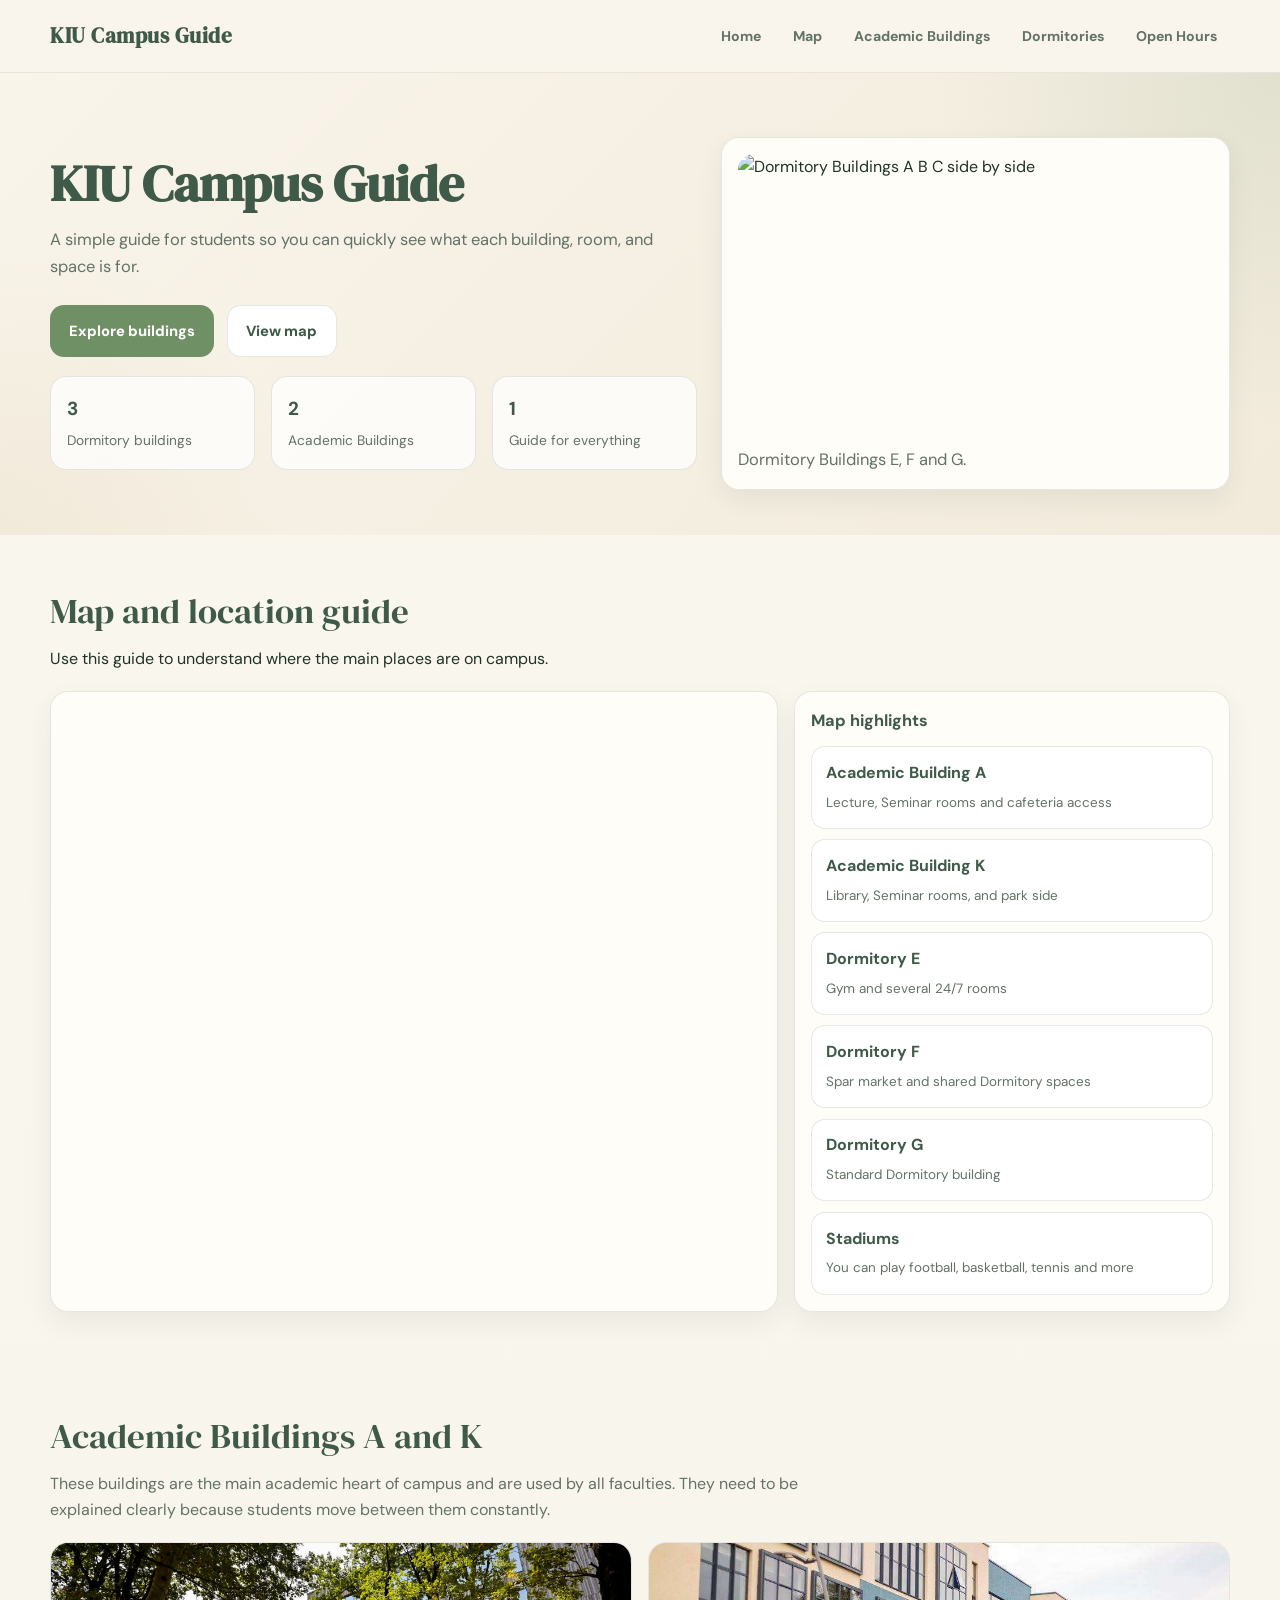
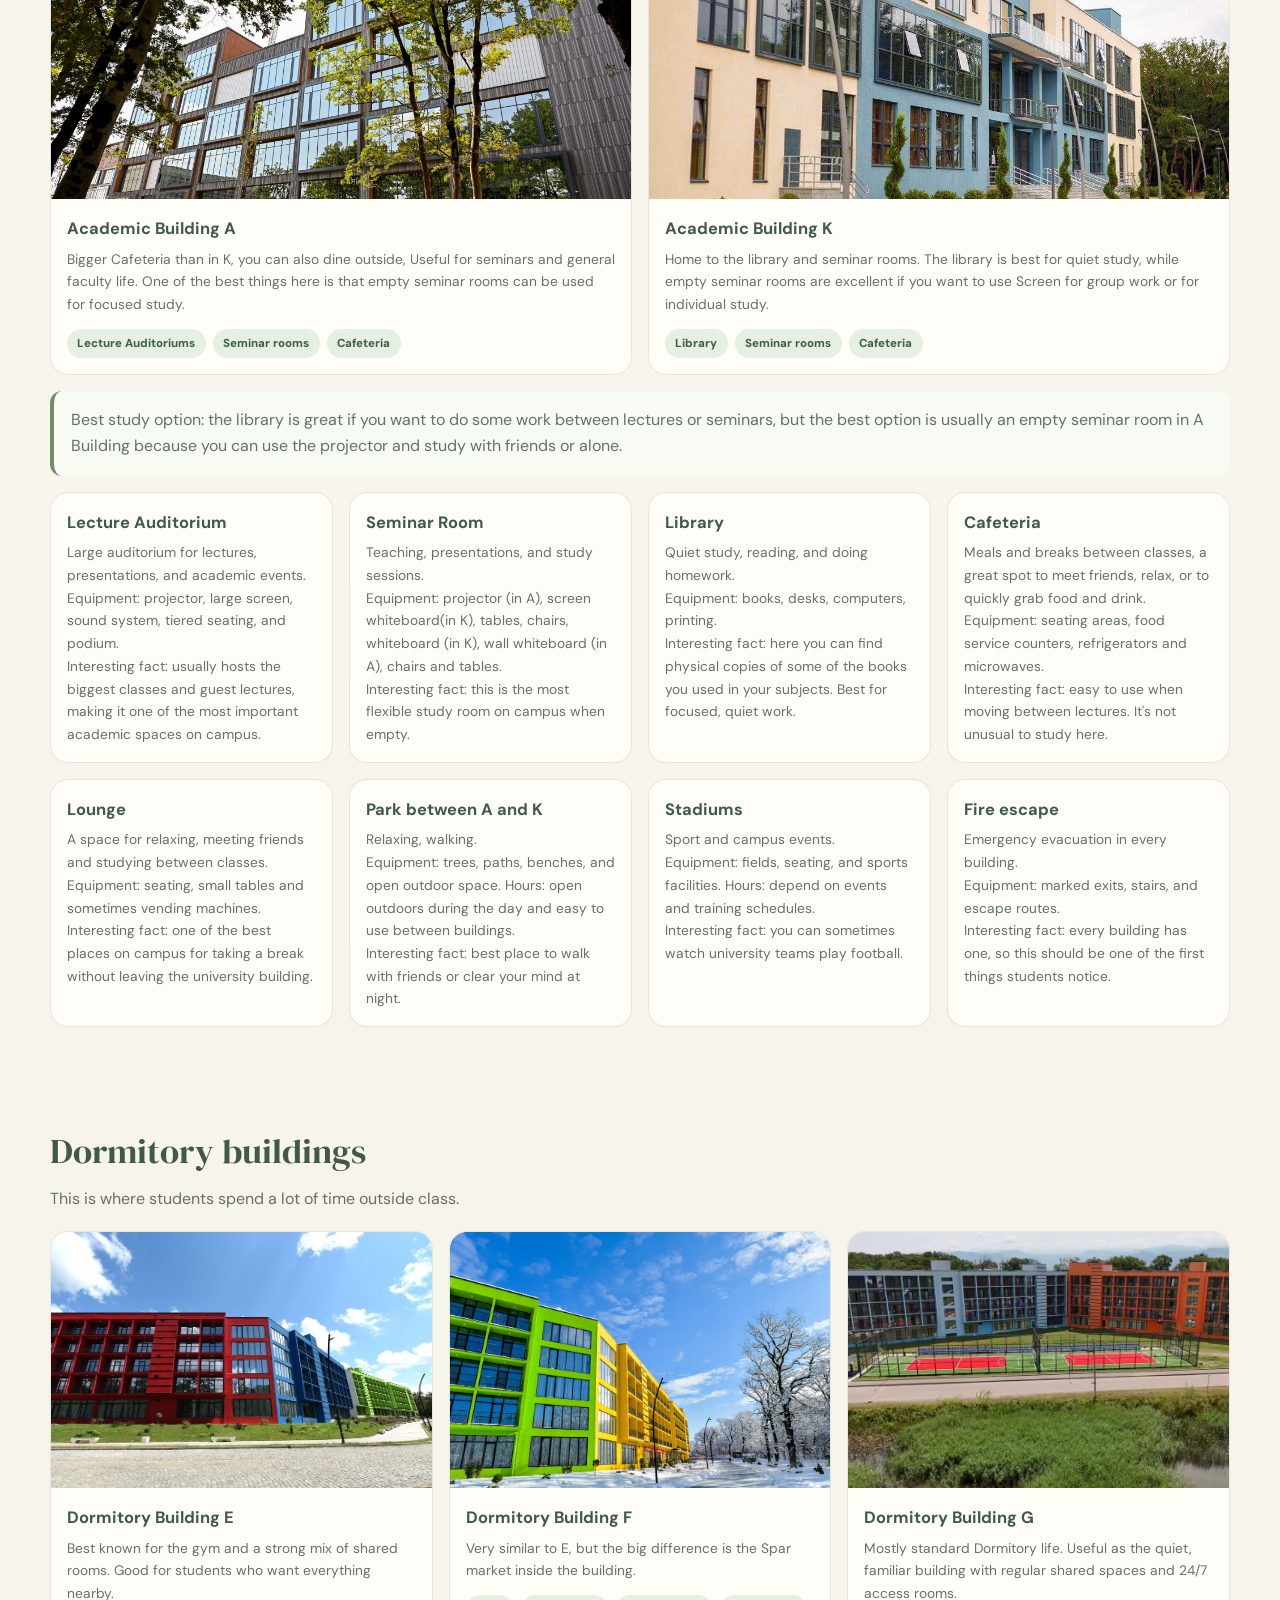
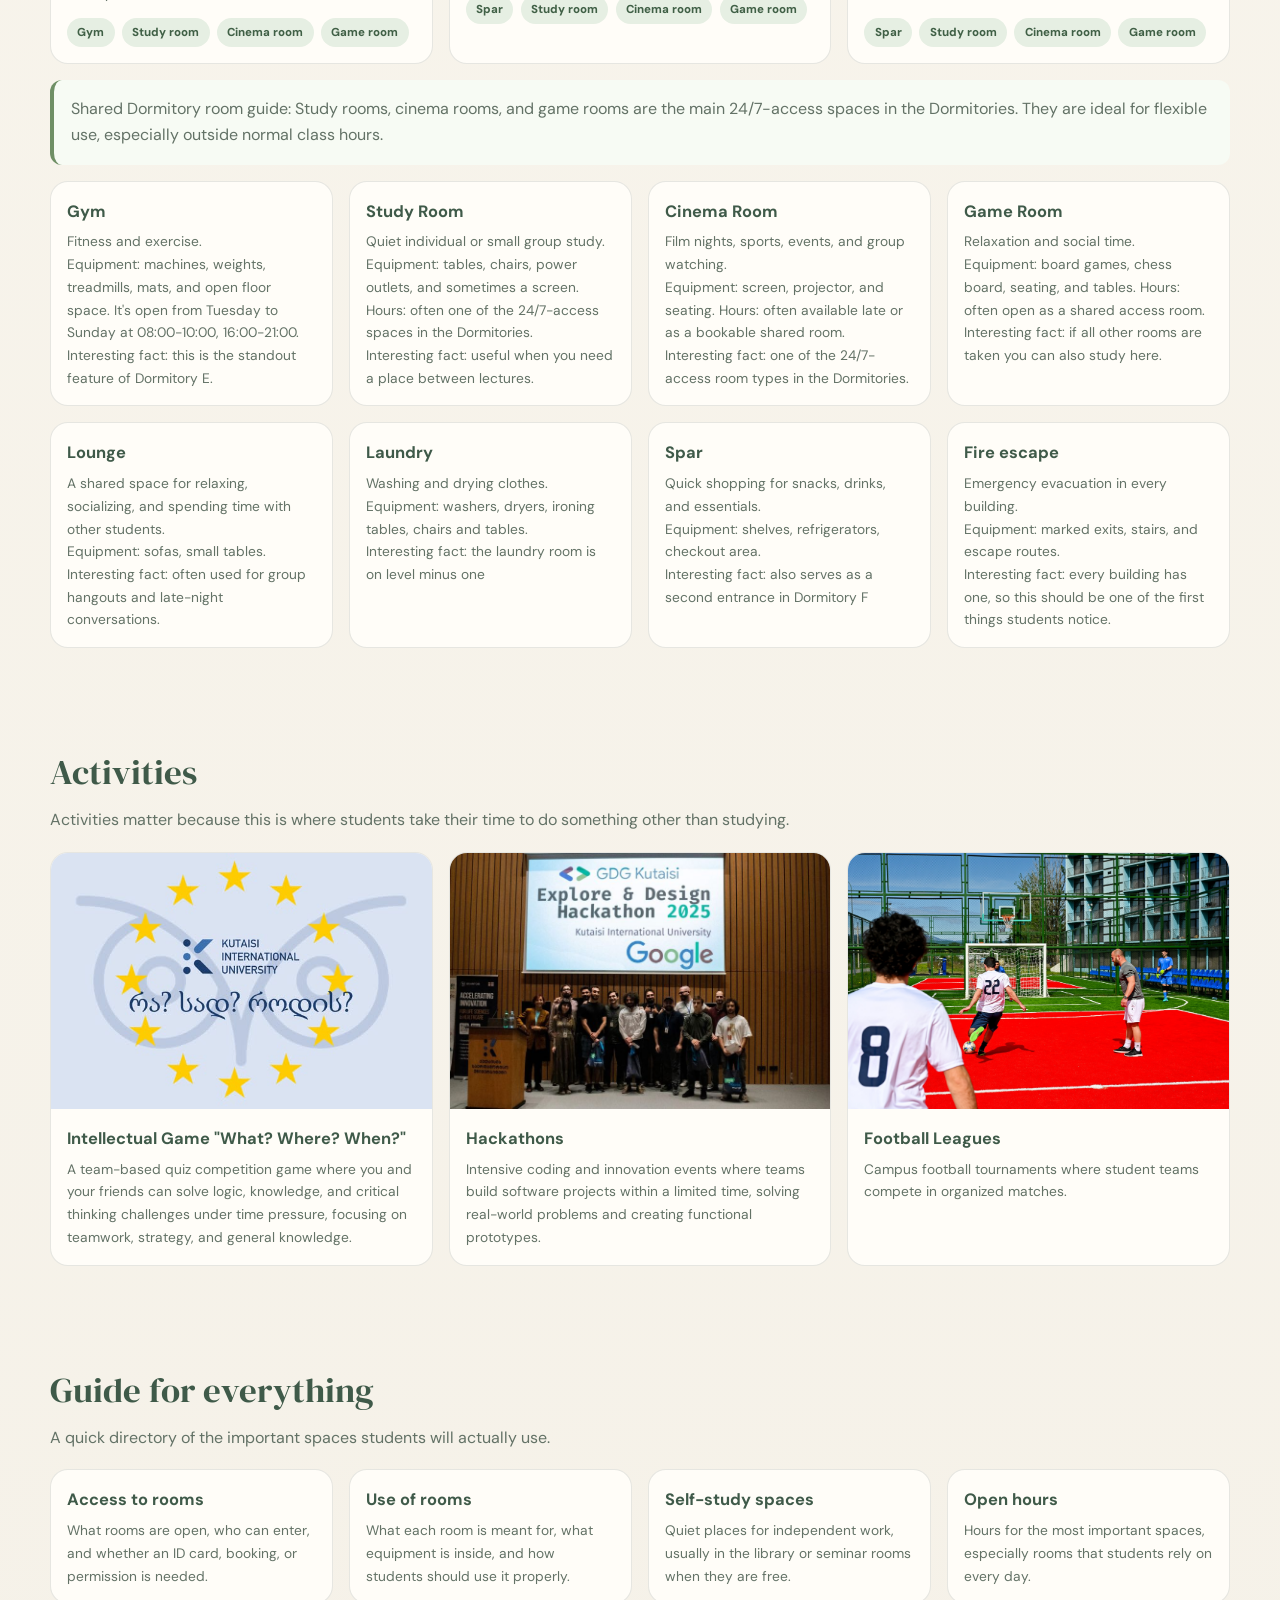
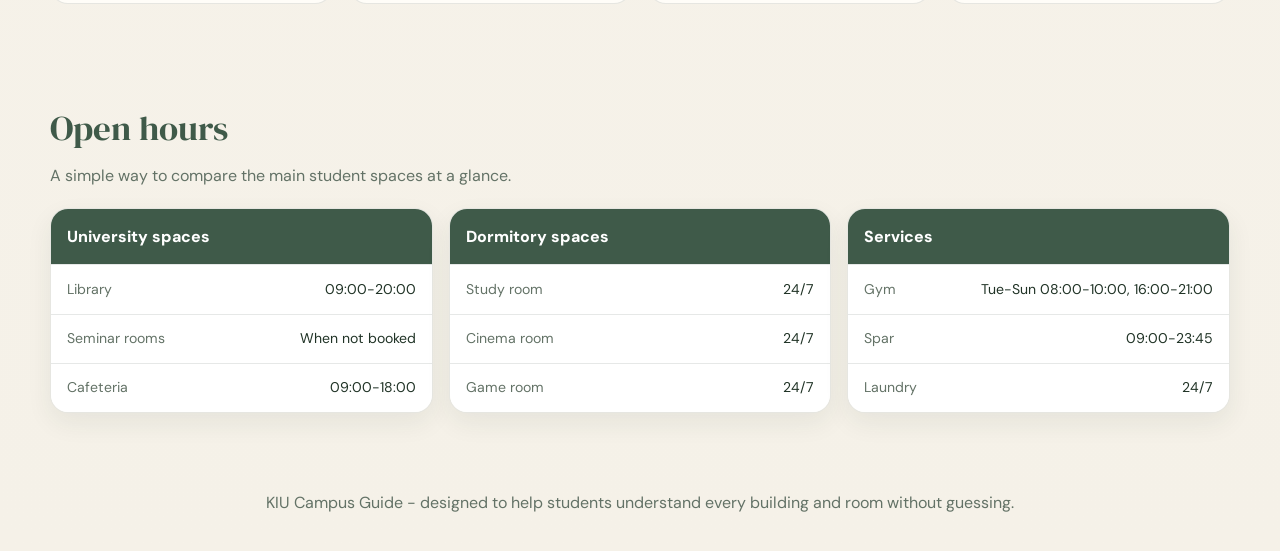
==== index.html @ c06a992c "Initial commit" ====
<!DOCTYPE html>
<html lang="en">
<head>
<meta charset="UTF-8">
<meta name="viewport" content="width=device-width, initial-scale=1.0">
<title>KIU Campus Guide</title>
<link href="https://fonts.googleapis.com/css2?family=DM+Sans:wght@300;400;500;600;700&family=DM+Serif+Display:ital@0;1&display=swap" rel="stylesheet">
<link rel="stylesheet" href="style.css">
</head>
<body>

<nav>
  <div class="container nav-inner">
    <div class="brand">KIU Campus Guide</div>
    <!-- hamburger menu for mobile-->
    <input type="checkbox" id="menu-toggle">
    <label for="menu-toggle" class="menu-icon">
      ☰
    </label>
    <ul class="nav-links">
      <li><a href="#start">Home</a></li>
      <li><a href="#map">Map</a></li>
      <li><a href="#AcademicBuildings">Academic Buildings</a></li>
      <li><a href="#Dormitories">Dormitories</a></li>
      <li><a href="#hours">Open Hours</a></li>
    </ul>
  </div>
</nav>

<header class="hero" id="start">
  <div class="container hero-grid">
    <div>
      <h1>KIU Campus Guide</h1>
      <p>A simple guide for students so you can quickly see what each building, room, and space is for.</p>
      <div class="actions">
        <a class="btn btn-primary" href="#AcademicBuildings">Explore buildings</a>
        <a class="btn btn-secondary" href="#map">View map</a>
      </div><style></style>
      <div class="overview-bar">
        <div class="overview-stat"><strong>3</strong><span>Dormitory buildings</span></div>
        <div class="overview-stat"><strong>2</strong><span>Academic Buildings</span></div>
        <div class="overview-stat"><strong>1</strong><span>Guide for everything</span></div>
      </div>
    </div><div class="hero-panel panel">
  <img 
    src="https://www.kiu.edu.ge/uploads_script/sitemenu/05dmruk03mw5lth.jpg" 
    alt="Dormitory Buildings A B C side by side"
  >
  <p>Dormitory Buildings E, F and G.</p>
</div>
  </div>
</header>

<main>

<section id="map">
  <div class="container">
    <div class="section-head">
      <div class="section-title">Map and location guide</div>
        <p>Use this guide to understand where the main places are on campus.</p>
    </div>

    <div class="map-wrap">
      <div class="map-frame map-panel">
        <iframe src="https://www.google.com/maps/embed?pb=!1m18!1m12!1m3!1d11820.640518867685!2d42.707159847224204!3d42.21102211227601!2m3!1f0!2f0!3f0!3m2!1i1024!2i768!4f13.1!3m3!1m2!1s0x405ced9f18fc3b7d%3A0x9ceb5440a864540f!2z4YOl4YOj4YOX4YOQ4YOY4YOh4YOY4YOhIOGDoeGDkOGDlOGDoOGDl-GDkOGDqOGDneGDoOGDmOGDoeGDnSDhg6Phg5zhg5jhg5Xhg5Thg6Dhg6Hhg5jhg6Lhg5Thg6Lhg5g!5e0!3m2!1ska!2sge!4v1777639247073!5m2!1ska!2sge" title="Campus map"></iframe>
      </div>
      <aside class="panel map-key">
        <h3>Map highlights</h3>
        <ul class="map-list">
          <li><strong>Academic Building A</strong><span>Lecture, Seminar rooms and cafeteria access</span></li>
          <li><strong>Academic Building K</strong><span>Library, Seminar rooms, and park side</span></li>
          <li><strong>Dormitory E</strong><span>Gym and several 24/7 rooms</span></li>
          <li><strong>Dormitory F</strong><span>Spar market and shared Dormitory spaces</span></li>
          <li><strong>Dormitory G</strong><span>Standard Dormitory building</span></li>
          <li><strong>Stadiums</strong><span>You can play football, basketball, tennis and more</span></li>
        </ul>
      </aside>
    </div>
  </div>
</section>

<section id="AcademicBuildings">
  <div class="container">
    <div class="section-head">
      <div class="section-title">Academic Buildings A and K</div>
      <p class="section-subtitle">These buildings are the main academic heart of campus and are used by all faculties. They need to be explained clearly because students move between them constantly.</p>
    </div>

    <div class="two-col">
      <article class="card">
        <div class="card-media"><img src="Images/A_thumb.jpg" alt="Academic Building A"></div>
        <div class="card-body">
          <h3>Academic Building A</h3>
          <p>Bigger Cafeteria than in K, you can also dine outside, Useful for seminars and general faculty life. One of the best things here is that empty seminar rooms can be used for focused study.</p>
          <div class="badges"><span class="badge">Lecture Auditoriums</span><span class="badge">Seminar rooms</span><span class="badge">Cafeteria</span>
        </div>
      </article>
      <article class="card">
        <div class="card-media"><img src="Images/K_thumb.jpg" alt="Academic Building K"></div>
        <div class="card-body">
          <h3>Academic Building K</h3>
          <p>Home to the library and seminar rooms. The library is best for quiet study, while empty seminar rooms are excellent if you want to use Screen for group work or for individual study.</p>
          <div class="badges"><span class="badge">Library</span><span class="badge">Seminar rooms</span><span class="badge">Cafeteria</span></div>
        </div>
      </article>
    </div>

    <div class="note" style="margin-top:1rem;">
      Best study option: the library is great if you want to do some work between lectures or seminars, but the best option is usually an empty seminar room in A Building because you can use the projector and study with friends or alone.
    </div>

    <div class="room-grid" style="margin-top:1rem;">
      <article class="card"><div class="card-body"><h3>Lecture Auditorium</h3><p>Large auditorium for lectures, presentations, and academic events. Equipment: projector, large screen, sound system, tiered seating, and podium.<br> Interesting fact: usually hosts the biggest classes and guest lectures, making it one of the most important academic spaces on campus.</p></div></article>
      <article class="card"><div class="card-body"><h3>Seminar Room</h3><p>Teaching, presentations, and study sessions. <br>Equipment: projector (in A), screen whiteboard(in K), tables, chairs, whiteboard (in K), wall whiteboard (in A), chairs and tables.<br> Interesting fact: this is the most flexible study room on campus when empty.</p></div></article>
      <article class="card"><div class="card-body"><h3>Library</h3><p>Quiet study, reading, and doing homework. <br>Equipment: books, desks, computers, printing.<br> Interesting fact: here you can find physical copies of some of the books you used in your subjects. Best for focused, quiet work.</p></div></article>
      <article class="card"><div class="card-body"><h3>Cafeteria</h3><p>Meals and breaks between classes, a great spot to meet friends, relax, or to quickly grab food and drink. <br>Equipment: seating areas, food service counters, refrigerators and microwaves. <br> Interesting fact: easy to use when moving between lectures. It's not unusual to study here.</p></div></article>
      <article class="card"><div class="card-body"><h3>Lounge</h3><p>A space for relaxing, meeting friends and studying between classes. <br>Equipment: seating, small tables and sometimes vending machines.<br> Interesting fact: one of the best places on campus for taking a break without leaving the university building.</p></div></article>
      <article class="card"><div class="card-body"><h3>Park between A and K</h3><p>Relaxing, walking. <br>Equipment: trees, paths, benches, and open outdoor space. Hours: open outdoors during the day and easy to use between buildings.<br> Interesting fact: best place to walk with friends or clear your mind at night.</p></div></article>
      <article class="card"><div class="card-body"><h3>Stadiums</h3><p>Sport and campus events. <br>Equipment: fields, seating, and sports facilities. Hours: depend on events and training schedules.<br> Interesting fact: you can sometimes watch university teams play football.</p></div></article>
      <article class="card"><div class="card-body"><h3>Fire escape</h3><p>Emergency evacuation in every building. <br>Equipment: marked exits, stairs, and escape routes.<br> Interesting fact: every building has one, so this should be one of the first things students notice.</p></div></article>
    </div>
  </div>
</section>

<section id="Dormitories">
  <div class="container">
    <div class="section-head">
      <div class="section-title">Dormitory buildings</div>
      <p class="section-subtitle">This is where students spend a lot of time outside class.</p>
    </div>

    <div class="three-col">
      <article class="card">
        <div class="card-media"><img src="Images/E_thumb.jpg" alt="Dormitory lounge"></div>
        <div class="card-body">
          <h3>Dormitory Building E</h3>
          <p>Best known for the gym and a strong mix of shared rooms. Good for students who want everything nearby.</p>
          <div class="badges"><span class="badge">Gym</span><span class="badge">Study room</span><span class="badge">Cinema room</span><span class="badge">Game room</span></div>
        </div>
      </article>
      <article class="card">
        <div class="card-media"><img src="Images/F_thumb.jpg" alt="Dormitory study room"></div>
        <div class="card-body">
          <h3>Dormitory Building F</h3>
          <p>Very similar to E, but the big difference is the Spar market inside the building.</p>
          <div class="badges"><span class="badge">Spar</span><span class="badge">Study room</span><span class="badge">Cinema room</span><span class="badge">Game room</span></div>
        </div>
      </article>
      <article class="card">
        <div class="card-media"><img src="Images/G_thumb.png" alt="Dormitory study room"></div>
        <div class="card-body">
          <h3>Dormitory Building G</h3>
          <p>Mostly standard Dormitory life. Useful as the quiet, familiar building with regular shared spaces and 24/7 access rooms.</p>
          <div class="badges"><span class="badge">Spar</span><span class="badge">Study room</span><span class="badge">Cinema room</span><span class="badge">Game room</span></div>
        </div>
      </article>
    </div>

    <div class="note" style="margin-top:1rem;">
      Shared Dormitory room guide: Study rooms, cinema rooms, and game rooms are the main 24/7-access spaces in the Dormitories. They are ideal for flexible use, especially outside normal class hours.</div>

    <div class="room-grid" style="margin-top:1rem;">
      <article class="card"><div class="card-body"><h3>Gym</h3><p>Fitness and exercise. <br>Equipment: machines, weights, treadmills, mats, and open floor space. It's open from Tuesday to Sunday at 08:00-10:00, 16:00-21:00.<br> Interesting fact: this is the standout feature of Dormitory E.</p></div></article>
      <article class="card"><div class="card-body"><h3>Study Room</h3><p>Quiet individual or small group study. <br>Equipment: tables, chairs, power outlets, and sometimes a screen. Hours: often one of the 24/7-access spaces in the Dormitories.<br> Interesting fact: useful when you need a place between lectures.</p></div></article>
      <article class="card"><div class="card-body"><h3>Cinema Room</h3><p>Film nights, sports, events, and group watching. <br>Equipment: screen, projector, and seating. Hours: often available late or as a bookable shared room.<br> Interesting fact: one of the 24/7-access room types in the Dormitories.</p></div></article>
      <article class="card"><div class="card-body"><h3>Game Room</h3><p>Relaxation and social time. <br>Equipment: board games, chess board, seating, and tables. Hours: often open as a shared access room.<br> Interesting fact: if all other rooms are taken you can also study here.</p></div></article>
      <article class="card"><div class="card-body"><h3>Lounge</h3><p>A shared space for relaxing, socializing, and spending time with other students. <br>Equipment: sofas, small tables.<br> Interesting fact: often used for group hangouts and late-night conversations.</p></div></article>
      <article class="card"><div class="card-body"><h3>Laundry</h3><p>Washing and drying clothes. <br>Equipment: washers, dryers, ironing tables, chairs and tables.<br> Interesting fact: the laundry room is on level minus one</p></div></article>
      <article class="card"><div class="card-body"><h3>Spar</h3><p>Quick shopping for snacks, drinks, and essentials. <br>Equipment: shelves, refrigerators, checkout area.<br> Interesting fact: also serves as a second entrance in Dormitory F</p></div></article>
      <article class="card"><div class="card-body"><h3>Fire escape</h3><p>Emergency evacuation in every building. <br>Equipment: marked exits, stairs, and escape routes.<br> Interesting fact: every building has one, so this should be one of the first things students notice.</p></div></article>
    </div>
  </div>
</section>


<section id="Activities">
  <div class="container">
    <div class="section-head">
      <div class="section-title">Activities</div>
      <p class="section-subtitle">Activities matter because this is where students take their time to do something other than studying.</p>
    </div>

    <div class="three-col">
      <article class="card">
        <div class="card-media"><img src="Images/RSR_thumb.jpg" alt="Dormitory lounge"></div>
        <div class="card-body">
          <h3>Intellectual Game "What? Where? When?"</h3>
          <p>A team-based quiz competition game where you and your friends can solve logic, knowledge, and critical thinking challenges under time pressure, focusing on teamwork, strategy, and general knowledge.</p>
        </div>
      </article>
      <article class="card">
        <div class="card-media"><img src="Images/Hackathon_thumb.jpg" alt="Dormitory study room"></div>
        <div class="card-body">
          <h3>Hackathons</h3>
          <p>Intensive coding and innovation events where teams build software projects within a limited time, solving real-world problems and creating functional prototypes.</p>
        </div>
      </article>
      <article class="card">
        <div class="card-media"><img src="Images/Football_thumb.jpg" alt="Football Leagues" ></div>
        <div class="card-body">
          <h3>Football Leagues</h3>
          <p>Campus football tournaments where student teams compete in organized matches.</p>
        </div>
      </article>
    </div>

  </div>
</section>

<section>
  <div class="container">
    <div class="section-head">
      <div class="section-title">Guide for everything</div>
      <p class="section-subtitle">A quick directory of the important spaces students will actually use.</p>
    </div>

    <div class="mini-grid">
      <article class="card"><div class="card-body"><h3>Access to rooms</h3><p>What rooms are open, who can enter, and whether an ID card, booking, or permission is needed.</p></div></article>
      <article class="card"><div class="card-body"><h3>Use of rooms</h3><p>What each room is meant for, what <br>equipment is inside, and how students should use it properly.</p></div></article>
      <article class="card"><div class="card-body"><h3>Self-study spaces</h3><p>Quiet places for independent work, usually in the library or seminar rooms when they are free.</p></div></article>
      <article class="card"><div class="card-body"><h3>Open hours</h3><p>Hours for the most important spaces, especially rooms that students rely on every day.</p></div></article>
    </div>
  </div>
</section>

<section id="hours">
  <div class="container">
    <div class="section-head">
      <div class="section-title">Open hours</div>
      <p class="section-subtitle">A simple way to compare the main student spaces at a glance.</p>
    </div>

    <div class="hours-grid">
      <div class="hours-card panel">
        <div class="hours-head">University spaces</div>
        <div class="hours-row"><span>Library</span><span>09:00-20:00</span></div>
        <div class="hours-row"><span>Seminar rooms</span><span>When not booked</span></div>
        <div class="hours-row"><span>Cafeteria</span><span>09:00-18:00</span></div>
      </div>
      <div class="hours-card panel">
        <div class="hours-head">Dormitory spaces</div>
        <div class="hours-row"><span>Study room</span><span>24/7</span></div>
        <div class="hours-row"><span>Cinema room</span><span>24/7</span></div>
        <div class="hours-row"><span>Game room</span><span>24/7</span></div>
      </div>
      <div class="hours-card panel">
        <div class="hours-head">Services</div>
        <div class="hours-row"><span>Gym</span><span> Tue-Sun 08:00-10:00, 16:00-21:00</span></div>
        <div class="hours-row"><span>Spar</span><span>09:00-23:45</span></div>
        <div class="hours-row"><span>Laundry</span><span>24/7</span></div>
      </div>
    </div>
  </div>
</section>

</main>

<footer>
  <div class="container">
    KIU Campus Guide - designed to help students understand every building and room without guessing.
  </div>
</footer>

</body>
</html>
---- style.css ----
* {
  box-sizing: border-box;
  margin: 0;
  padding: 0;
}

:root {
  --bg: #f5f1e8;
  --panel: #fffdf8;
  --text: #203326;
  --muted: #637266;
  --border: rgba(32, 51, 38, 0.11);
  --shadow: 0 10px 26px rgba(32, 51, 38, 0.07);
  --radius: 18px;
  --green: #6f8f65;
  --green-dark: #3f5a49;
  --green-soft: #e6efe3;
  --cream: #fffaf1;
  --gold: #a88944;
}

html {
  scroll-behavior: smooth;
}

body {
  font-family: 'DM Sans', sans-serif;
  background: linear-gradient(180deg, #faf7ef 0%, var(--bg) 100%);
  color: var(--text);
  line-height: 1.65;
}

a {
  text-decoration: none;
  color: inherit;
  transition: transform 0.2s ease, background-color 0.2s ease, color 0.2s ease, box-shadow 0.2s ease;
}

img {
  width: 100%;
  display: block;
}

.container {
  width: min(1180px, calc(100% - 28px));
  margin: 0 auto;
}

/* Navigation */

nav {
  position: sticky;
  top: 0;
  z-index: 30;
  background: rgba(249, 245, 236, 0.92);
  backdrop-filter: blur(12px);
  border-bottom: 1px solid rgba(32, 51, 38, 0.08);
}

.nav-inner {
  min-height: 72px;
  display: flex;
  align-items: center;
  justify-content: space-between;
  gap: 18px;
  padding: 0.75rem 0;
}

.brand {
  font-family: 'DM Serif Display', serif;
  font-size: 1.3rem;
  font-weight: 600;
  color: var(--green-dark);
  letter-spacing: 0.5px;
}
.nav-links {
  display: flex;
  flex-wrap: wrap;
  gap: 0.4rem;
  list-style: none;
  justify-content: flex-end;
}

.nav-links a {
  color: var(--muted);
  font-size: 0.88rem;
  font-weight: 700;
  padding: 0.5rem 0.8rem;
  border-radius: 999px;
}

.nav-links a:hover,
.nav-links a:focus-visible {
  background: var(--green-soft);
  color: var(--green-dark);
  transform: translateY(-1px);
  outline: none;
}

/* Hero */

.hero {
  padding: 4rem 0 2.8rem;
  background:
    radial-gradient(circle at top right, rgba(111, 143, 101, 0.14), transparent 26%),
    radial-gradient(circle at left bottom, rgba(168, 137, 68, 0.08), transparent 22%),
    linear-gradient(135deg, #f9f4ea 0%, #f2ebdc 100%);
}

.hero-grid {
  display: grid;
  grid-template-columns: 1.12fr 0.88fr;
  gap: 24px;
  align-items: center;
}

.eyebrow {
  display: inline-flex;
  align-items: center;
  gap: 8px;
  padding: 0.45rem 0.85rem;
  border-radius: 999px;
  background: #fff6df;
  border: 1px solid rgba(168, 137, 68, 0.18);
  color: #8a6b12;
  font-size: 0.82rem;
  font-weight: 800;
  margin-bottom: 1rem;
}

.hero h1 {
  font-family: 'DM Serif Display', serif;
  font-size: clamp(2.35rem, 4vw, 4rem);
  line-height: 1.04;
  color: var(--green-dark);
  margin-bottom: 1rem;
  animation: fadeUp 0.7s ease both;
}

.hero p {
  max-width: 58ch;
  color: var(--muted);
  font-size: 1.03rem;
  margin-bottom: 1.5rem;
  animation: fadeUp 0.8s ease both;
}

.actions {
  display: flex;
  flex-wrap: wrap;
  gap: 0.8rem;
  animation: fadeUp 0.9s ease both;
}

.btn {
  display: inline-flex;
  align-items: center;
  justify-content: center;
  padding: 0.82rem 1.18rem;
  border-radius: 14px;
  font-weight: 800;
  font-size: 0.92rem;
}

.btn:hover,
.btn:focus-visible {
  transform: translateY(-2px);
}

.btn-primary {
  background: var(--green);
  color: #fff;
}

.btn-primary:hover {
  box-shadow: 0 12px 22px rgba(111, 143, 101, 0.2);
}

.btn-secondary {
  background: #fff;
  border: 1px solid var(--border);
  color: var(--green-dark);
}

.btn-secondary:hover {
  background: var(--cream);
  box-shadow: 0 8px 18px rgba(32, 51, 38, 0.06);
}

.hero-panel {
  background: rgba(255, 255, 255, 0.62);
  border: 1px solid rgba(32, 51, 38, 0.08);
  border-radius: 22px;
  padding: 16px;
  box-shadow: var(--shadow);
  animation: fadeUp 1s ease both;
}

.hero-panel img {
  border-radius: 16px;
  height: 280px;
  object-fit: cover;
  margin-bottom: 12px;
}

.hero-panel p {
  margin: 0;
  color: var(--muted);
}

/* Section */

section {
  padding: 3rem 0;
}

.section-head {
  margin-bottom: 1.15rem;
}

.section-title {
  font-family: 'DM Serif Display', serif;
  font-size: clamp(1.7rem, 3vw, 2.18rem);
  margin-bottom: 0.35rem;
  color: var(--green-dark);
}

.section-subtitle {
  max-width: 70ch;
  color: var(--muted);
}

.panel {
  background: var(--panel);
  border: 1px solid var(--border);
  border-radius: var(--radius);
  box-shadow: var(--shadow);
}

/* Ovwerview */

.overview-bar {
  display: grid;
  grid-template-columns: repeat(auto-fit, minmax(180px, 1fr));
  gap: 1rem;
  margin-top: 1.2rem;
}

.overview-stat {
  background: rgba(255, 255, 255, 0.75);
  border: 1px solid var(--border);
  border-radius: 16px;
  padding: 1rem;
  transition: transform 0.2s ease, box-shadow 0.2s ease;
}

.overview-stat:hover {
  transform: translateY(-2px);
  box-shadow: 0 12px 22px rgba(32, 51, 38, 0.08);
}

.overview-stat strong {
  display: block;
  font-size: 1.18rem;
  color: var(--green-dark);
  margin-bottom: 0.15rem;
}

.overview-stat span {
  font-size: 0.86rem;
  color: var(--muted);
}

/* Cards */

.quick-grid,
.building-grid,
.room-grid,
.mini-grid,
.three-col {
  display: grid;
  gap: 1rem;
}

.quick-grid {
  grid-template-columns: repeat(auto-fit, minmax(190px, 1fr));
}

.building-grid {
  grid-template-columns: repeat(auto-fit, minmax(230px, 1fr));
}

.room-grid {
  grid-template-columns: repeat(auto-fit, minmax(250px, 1fr));
}

.mini-grid {
  grid-template-columns: repeat(auto-fit, minmax(260px, 1fr));
}

.three-col {
  grid-template-columns: repeat(3, 1fr);
}

.card {
  background: var(--panel);
  border: 1px solid var(--border);
  border-radius: var(--radius);
  overflow: hidden;
  transition: transform 0.2s ease, box-shadow 0.2s ease;
}

.card:hover {
  transform: translateY(-4px) scale(1.01);
  box-shadow: 0 14px 28px rgba(32, 51, 38, 0.09);
}

.card-media {
  height: 256px;
  background: linear-gradient(135deg, #dfe9d8, #f7efe0);
}

.card-media img {
  height: 100%;
  object-fit: cover;
}

.card-body {
  padding: 1rem;
}

.card h3 {
  font-size: 1.03rem;
  margin-bottom: 0.35rem;
  color: var(--green-dark);
}

.card p {
  font-size: 0.86rem;
  color: var(--muted);
}

/* Badges */

.badges {
  display: flex;
  flex-wrap: wrap;
  gap: 0.45rem;
  margin-top: 0.8rem;
}

.badge {
  display: inline-flex;
  align-items: center;
  padding: 0.32rem 0.65rem;
  border-radius: 999px;
  background: var(--green-soft);
  color: #406046;
  font-size: 0.72rem;
  font-weight: 800;
}

/* Map */

.map-wrap {
  display: grid;
  grid-template-columns: 1.25fr 0.75fr;
  gap: 1rem;
  align-items: stretch;
}

.map-frame {
  height: 100%;
  min-height: 520px;
  overflow: hidden;
  border-radius: 18px;
}

.map-frame iframe {
  width: 100%;
  height: 100%;
  border: 0;
}

.map-panel {
  background: var(--panel);
  border: 1px solid var(--border);
  border-radius: var(--radius);
  box-shadow: var(--shadow);
  height: 100%;
}

.map-key {
  padding: 1rem;
}

.map-key h3 {
  font-size: 1.02rem;
  margin-bottom: 0.7rem;
  color: var(--green-dark);
}

.map-key p {
  font-size: 0.88rem;
  color: var(--muted);
  margin-bottom: 0.7rem;
}

.map-list {
  list-style: none;
  display: grid;
  gap: 0.65rem;
}

.map-list li {
  padding: 0.8rem 0.9rem;
  border: 1px solid var(--border);
  border-radius: 14px;
  background: #fff;
  transition: transform 0.2s ease, box-shadow 0.2s ease;
}

.map-list li:hover {
  transform: translateY(-2px);
  box-shadow: 0 10px 18px rgba(32, 51, 38, 0.06);
}

.map-list strong {
  display: block;
  color: var(--green-dark);
  margin-bottom: 0.15rem;
}

.map-list span {
  font-size: 0.84rem;
  color: var(--muted);
}

/* columns */

.two-col {
  display: grid;
  grid-template-columns: repeat(2, 1fr);
  gap: 1rem;
}

.note {
  padding: 1rem 1.05rem;
  border-left: 4px solid var(--green);
  background: #f7fbf4;
  border-radius: 12px;
  color: var(--muted);
}

.tip {
  padding: 1rem 1.05rem;
  border-radius: 14px;
  background: #fff8e7;
  border: 1px solid rgba(168, 137, 68, 0.16);
  color: #745d18;
}

/* Hours */

.hours-grid {
  display: grid;
  grid-template-columns: repeat(auto-fit, minmax(240px, 1fr));
  gap: 1rem;
}

.hours-card {
  overflow: hidden;
}

.hours-head {
  background: var(--green-dark);
  color: #fff;
  padding: 0.9rem 1rem;
  font-weight: 800;
}

.hours-row {
  display: flex;
  justify-content: space-between;
  gap: 1rem;
  padding: 0.78rem 1rem;
  border-top: 1px solid var(--border);
  background: #fff;
  font-size: 0.88rem;
}

.hours-row span:first-child {
  color: var(--muted);
}

/* Footer */

footer {
  padding: 1.8rem 0 2.2rem;
  color: var(--muted);
  text-align: center;
}

.footer-line {
  margin-top: 1rem;
  border-top: 1px solid rgba(32, 51, 38, 0.08);
  padding-top: 1rem;
}

/* Flex cards */

.flex-cards {
  display: flex;
  flex-wrap: wrap;
  gap: 1rem;
}

.flex-cards .card {
  flex: 1 1 250px;
}

/* Animations */

@keyframes fadeUp {
  from {
    opacity: 0;
    transform: translateY(16px);
  }
  to {
    opacity: 1;
    transform: translateY(0);
  }
}

@media (max-width: 768px) {
  .nav-inner {
    flex-direction: column;
    align-items: flex-start;
  }

  .hero {
    padding: 3.2rem 0 2.4rem;
  }

  .hero-grid,
  .map-wrap,
  .two-col,
  .three-col {
    grid-template-columns: 1fr;
  }

  .actions {
    flex-direction: column;
  }

  .btn {
    width: 100%;
  }

  .card-media {
    height: 220px;
  }

  .map-frame {
    min-height: 360px;
  }

  .container {
    width: min(100% - 18px, 1180px);
  }
}

section {
  scroll-margin-top: 32px;
}

#start {
    scroll-margin-top: 100px;
}

.academic_buildings{
  display: block;
}


/* Hamburger base (hidden on desktop) */
#menu-toggle {
  display: none;
}

.menu-icon {
  display: none;
  font-size: 1.8rem;
  cursor: pointer;
  color: var(--green-dark);
}

/* Mobile */
@media (max-width: 768px) {

  .menu-icon {
    display: block; /* SHOW ICON */
  }

  .nav-inner {
    flex-direction: row;
    align-items: center;
  }

  .nav-links {
    display: none;
    width: 100%;
    flex-direction: column;
    margin-top: 0.8rem;
  }

  #menu-toggle:checked + .menu-icon + .nav-links {
    display: flex;
  }

  .nav-links a {
    display: block;
    width: 100%;
    padding: 0.8rem;
  }
}
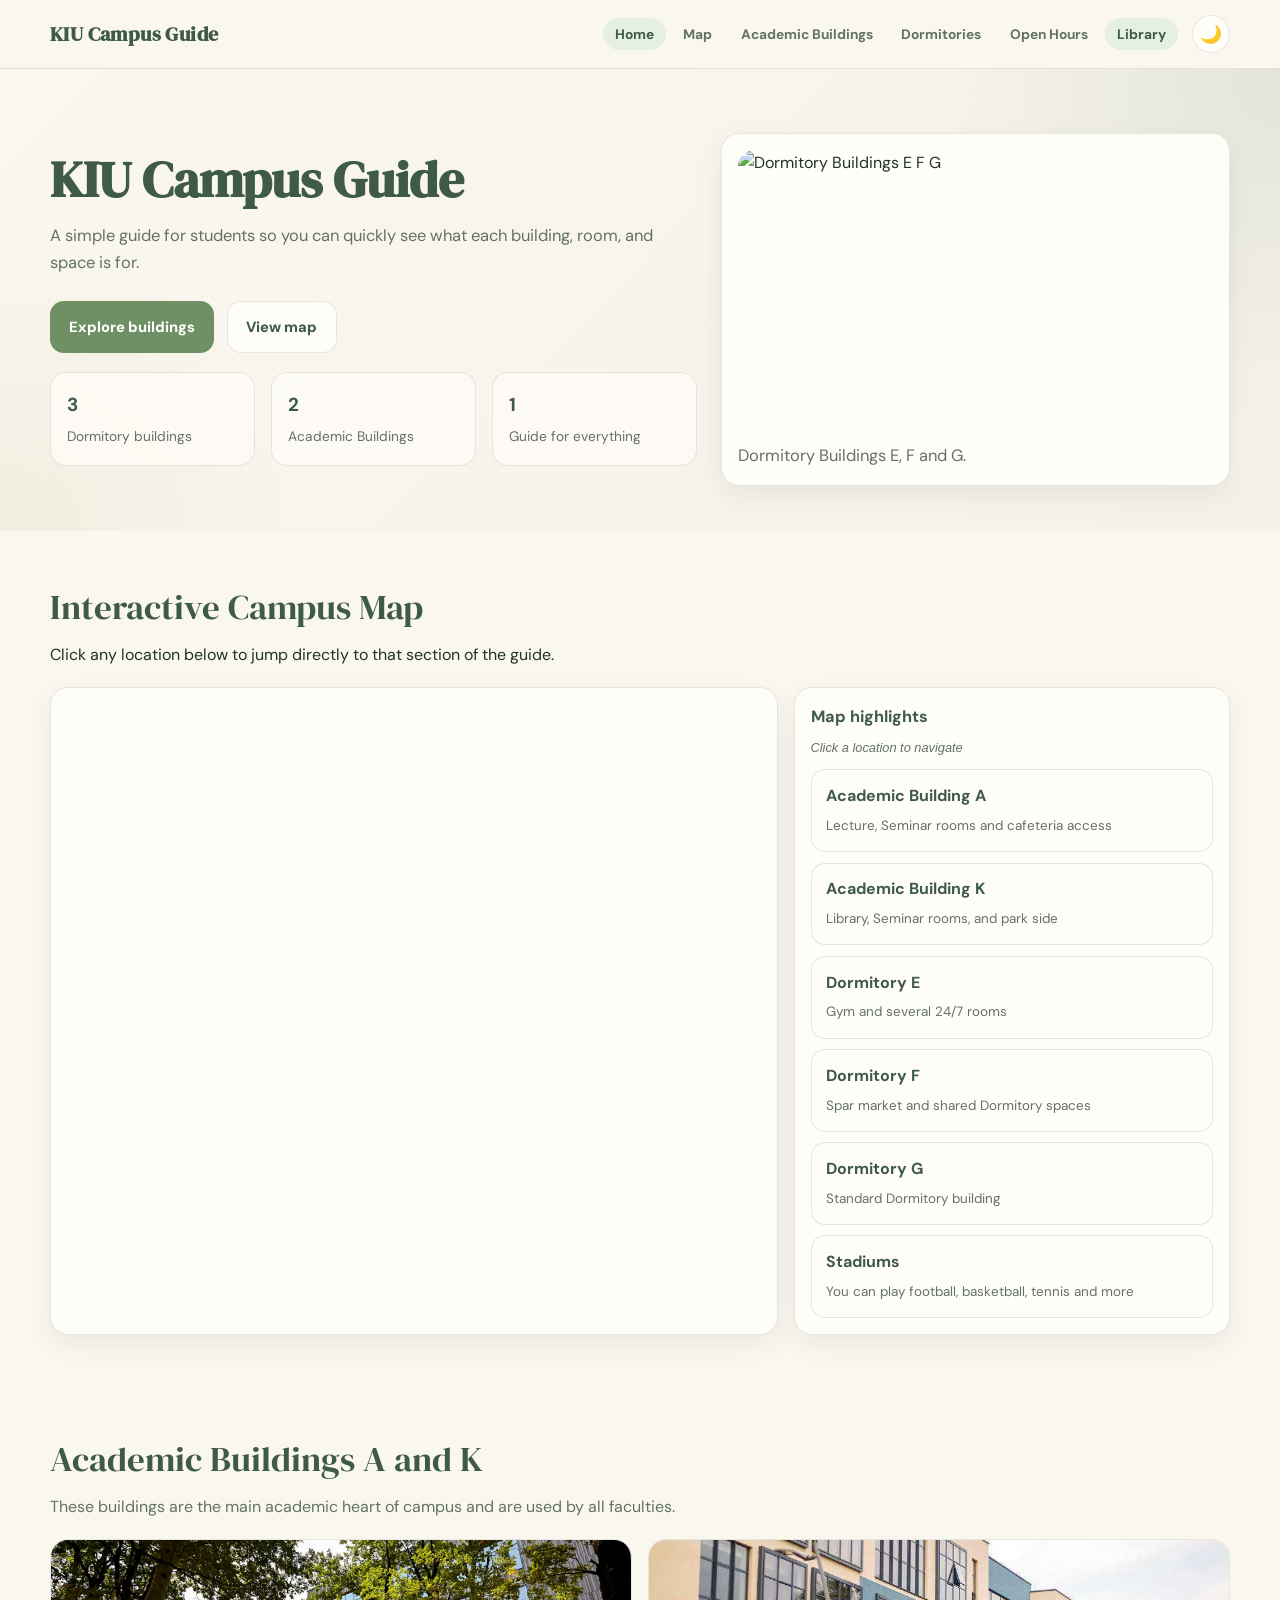
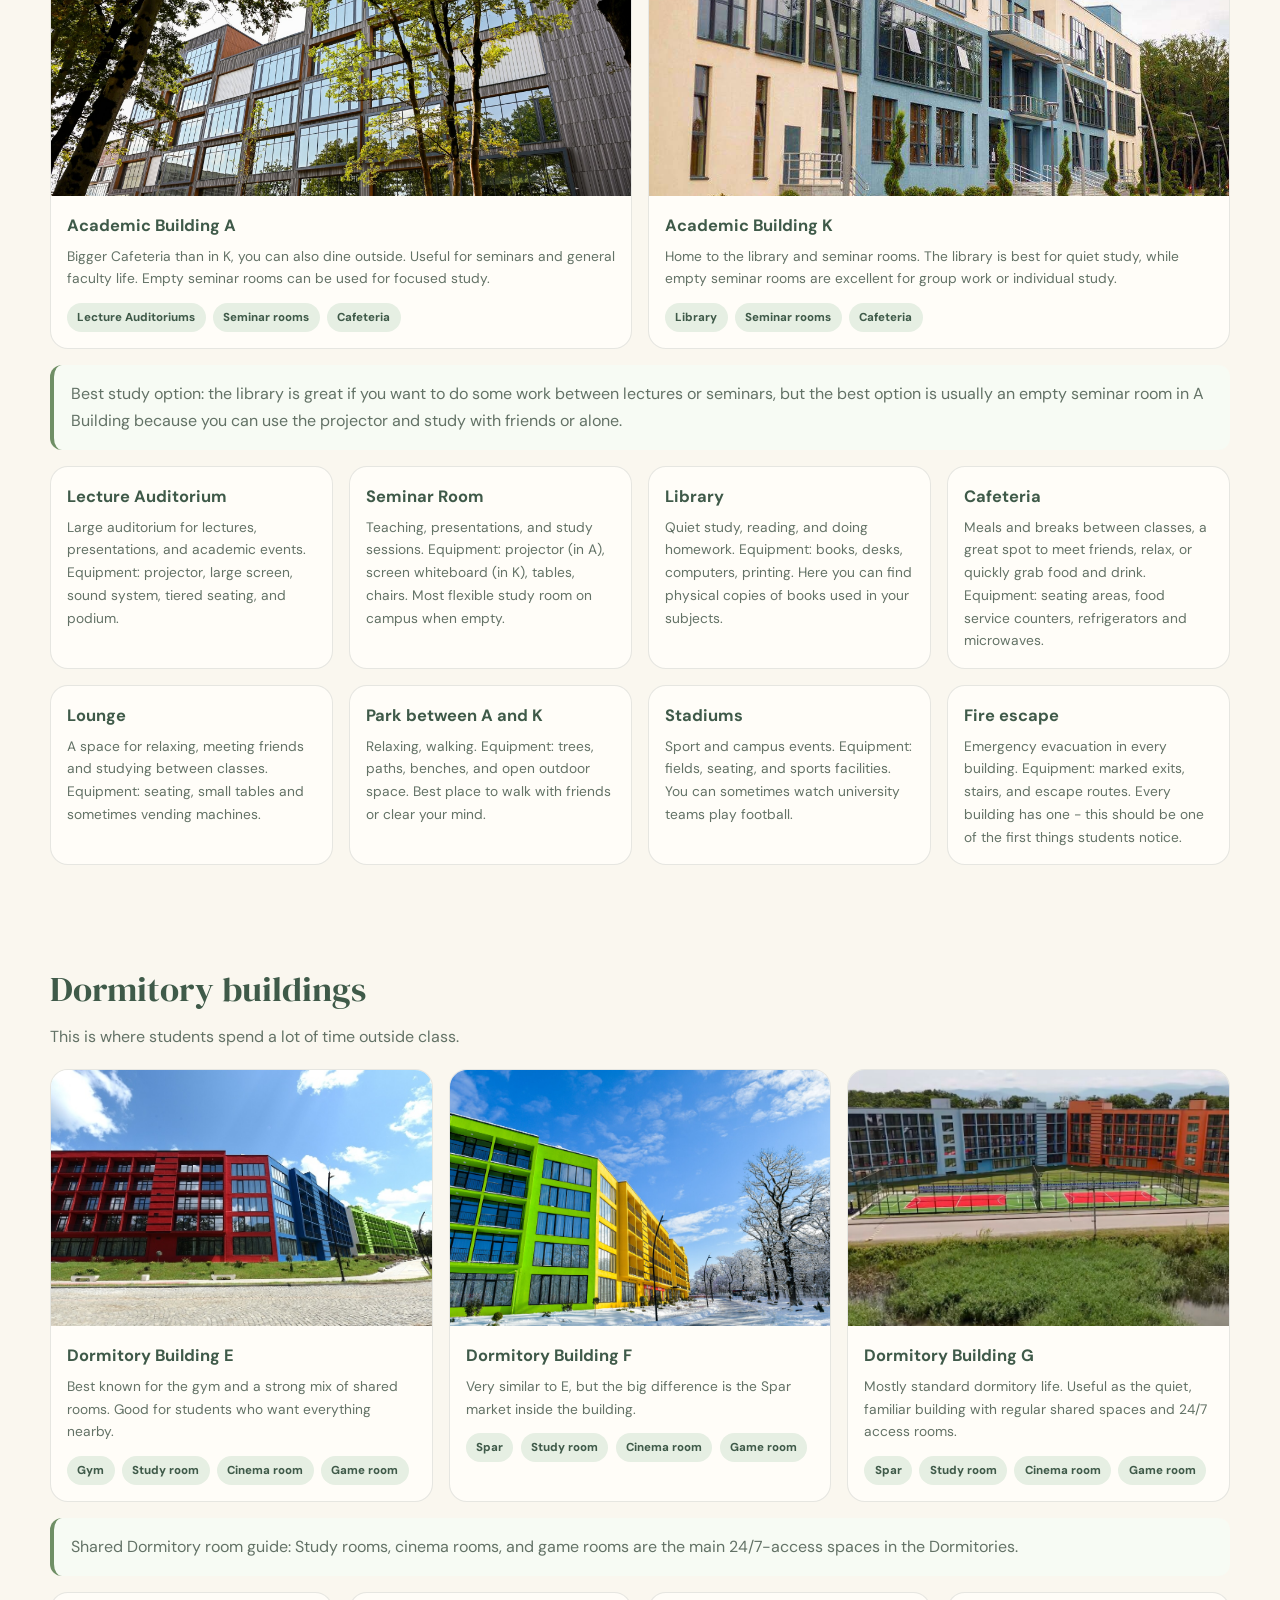
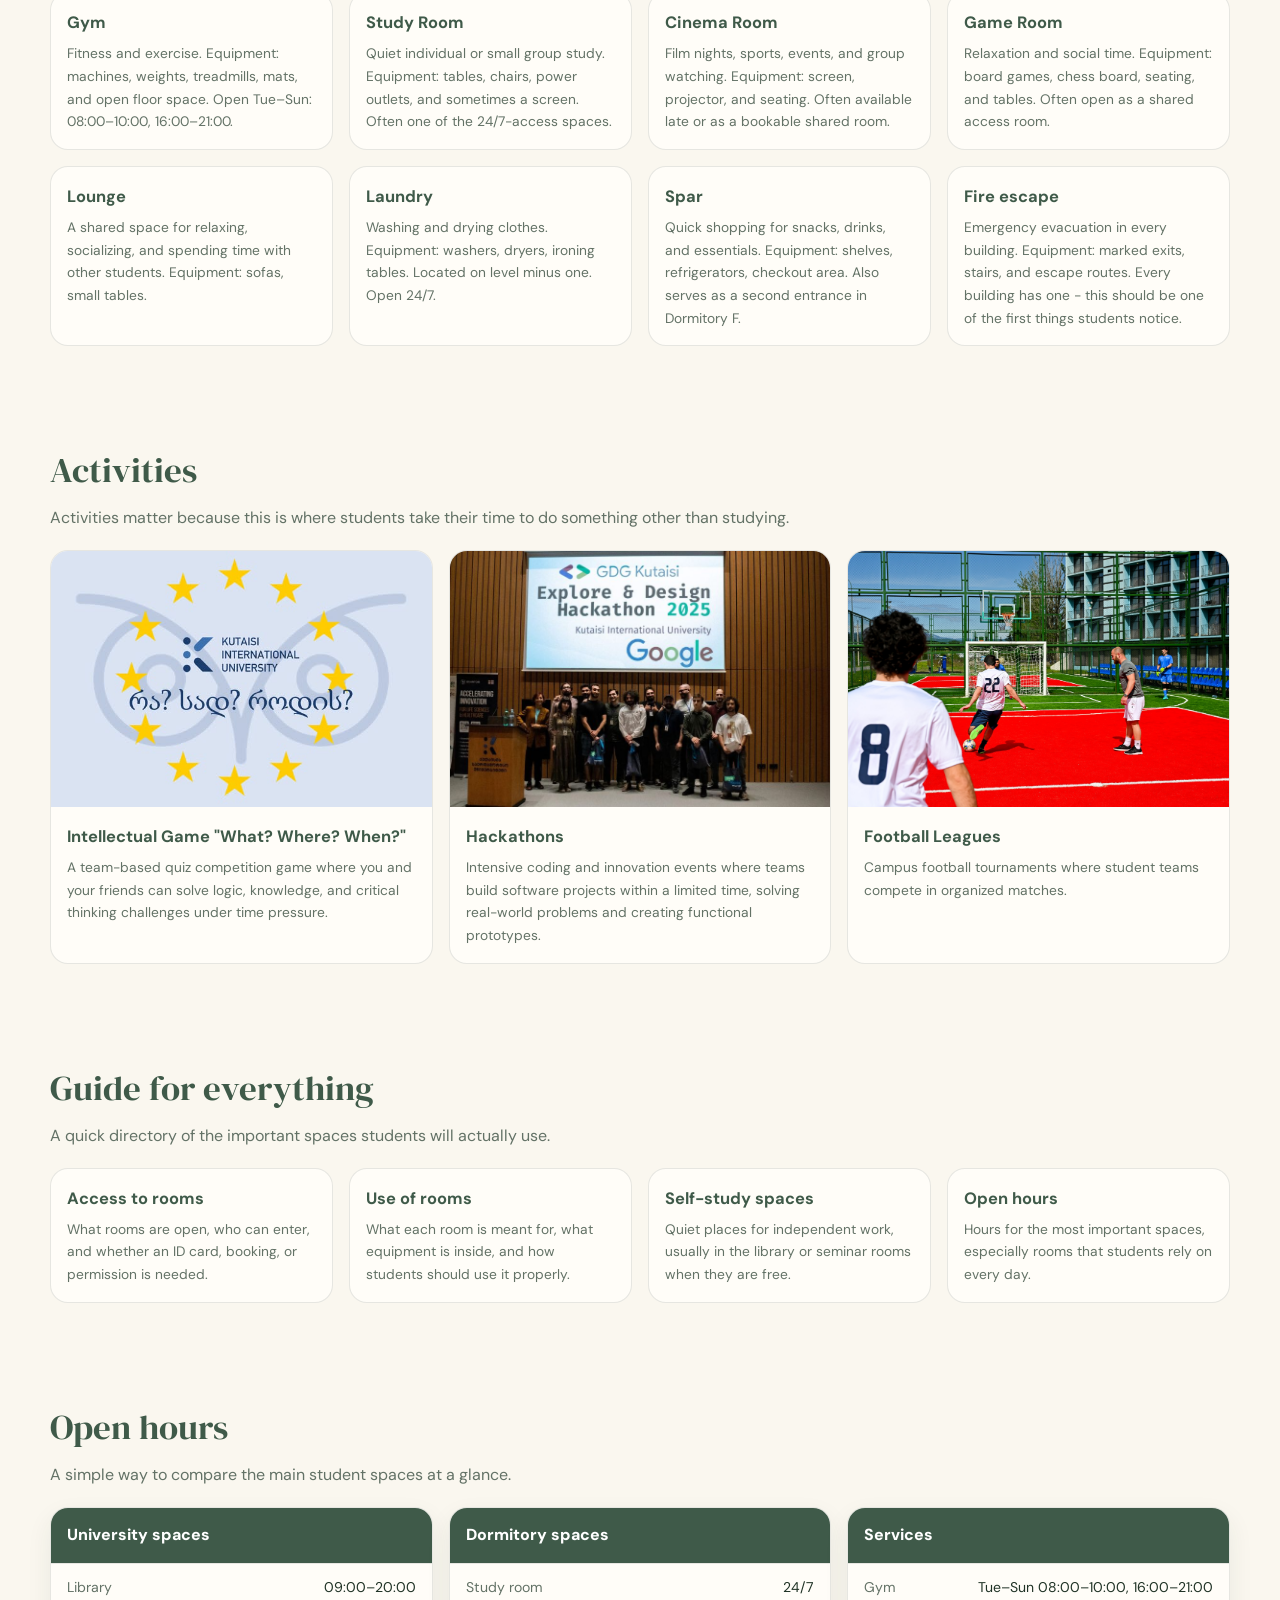
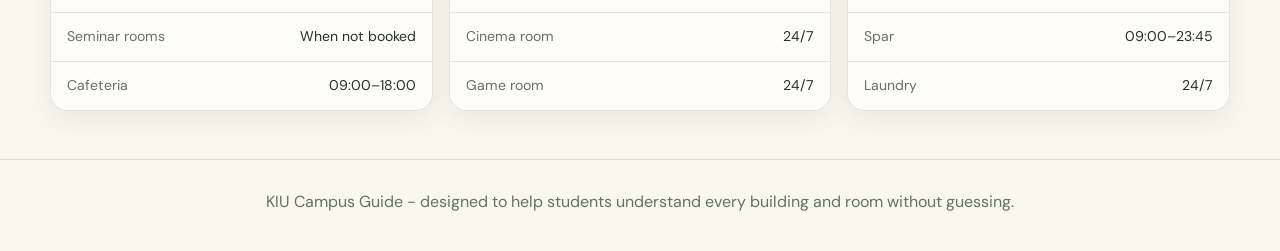
==== commit 4fd8e2d8: "Added library, using Open Library API. Added Dark/Ligth mode." ====
--- a/index.html
+++ b/index.html
@@ -1,5 +1,5 @@
 <!DOCTYPE html>
-<html lang="en">
+<html lang="en" data-theme="light">
 <head>
 <meta charset="UTF-8">
 <meta name="viewport" content="width=device-width, initial-scale=1.0">
@@ -9,21 +9,21 @@
 </head>
 <body>
 
-<nav>
+<nav id="main-nav">
   <div class="container nav-inner">
     <div class="brand">KIU Campus Guide</div>
-    <!-- hamburger menu for mobile-->
     <input type="checkbox" id="menu-toggle">
-    <label for="menu-toggle" class="menu-icon">
-      ☰
-    </label>
+    <label for="menu-toggle" class="menu-icon">☰</label>
     <ul class="nav-links">
-      <li><a href="#start">Home</a></li>
-      <li><a href="#map">Map</a></li>
-      <li><a href="#AcademicBuildings">Academic Buildings</a></li>
-      <li><a href="#Dormitories">Dormitories</a></li>
-      <li><a href="#hours">Open Hours</a></li>
+      <li><a href="#start"             data-section="start">Home</a></li>
+      <li><a href="#map"               data-section="map">Map</a></li>
+      <li><a href="#AcademicBuildings" data-section="AcademicBuildings">Academic Buildings</a></li>
+      <li><a href="#Dormitories"       data-section="Dormitories">Dormitories</a></li>
+      <li><a href="#hours"             data-section="hours">Open Hours</a></li>
+      <li><a href="library.html" class="nav-library-link">Library</a></li>
+      <li class="nav-dark-item"><button class="dark-toggle-inline" id="dark-toggle-mobile" aria-label="Toggle dark mode">🌙 Dark mode</button></li>
     </ul>
+    <button class="dark-toggle" id="dark-toggle" aria-label="Toggle dark mode">🌙</button>
   </div>
 </nav>
 
@@ -33,21 +33,19 @@
       <h1>KIU Campus Guide</h1>
       <p>A simple guide for students so you can quickly see what each building, room, and space is for.</p>
       <div class="actions">
-        <a class="btn btn-primary" href="#AcademicBuildings">Explore buildings</a>
+        <a class="btn btn-primary"   href="#AcademicBuildings">Explore buildings</a>
         <a class="btn btn-secondary" href="#map">View map</a>
-      </div><style></style>
+      </div>
       <div class="overview-bar">
         <div class="overview-stat"><strong>3</strong><span>Dormitory buildings</span></div>
         <div class="overview-stat"><strong>2</strong><span>Academic Buildings</span></div>
         <div class="overview-stat"><strong>1</strong><span>Guide for everything</span></div>
       </div>
-    </div><div class="hero-panel panel">
-  <img 
-    src="https://www.kiu.edu.ge/uploads_script/sitemenu/05dmruk03mw5lth.jpg" 
-    alt="Dormitory Buildings A B C side by side"
-  >
-  <p>Dormitory Buildings E, F and G.</p>
-</div>
+    </div>
+    <div class="hero-panel panel">
+      <img src="https://www.kiu.edu.ge/uploads_script/sitemenu/05dmruk03mw5lth.jpg" alt="Dormitory Buildings E F G">
+      <p>Dormitory Buildings E, F and G.</p>
+    </div>
   </div>
 </header>
 
@@ -56,23 +54,23 @@
 <section id="map">
   <div class="container">
     <div class="section-head">
-      <div class="section-title">Map and location guide</div>
-        <p>Use this guide to understand where the main places are on campus.</p>
-    </div>
-
+      <div class="section-title">Interactive Campus Map</div>
+      <p>Click any location below to jump directly to that section of the guide.</p>
+    </div>
     <div class="map-wrap">
       <div class="map-frame map-panel">
         <iframe src="https://www.google.com/maps/embed?pb=!1m18!1m12!1m3!1d11820.640518867685!2d42.707159847224204!3d42.21102211227601!2m3!1f0!2f0!3f0!3m2!1i1024!2i768!4f13.1!3m3!1m2!1s0x405ced9f18fc3b7d%3A0x9ceb5440a864540f!2z4YOl4YOj4YOX4YOQ4YOY4YOh4YOY4YOhIOGDoeGDkOGDlOGDoOGDl-GDkOGDqOGDneGDoOGDmOGDoeGDnSDhg6Phg5zhg5jhg5Xhg5Thg6Dhg6Hhg5jhg6Lhg5Thg6Lhg5g!5e0!3m2!1ska!2sge!4v1777639247073!5m2!1ska!2sge" title="Campus map"></iframe>
       </div>
       <aside class="panel map-key">
         <h3>Map highlights</h3>
+        <p class="map-key-hint">Click a location to navigate</p>
         <ul class="map-list">
-          <li><strong>Academic Building A</strong><span>Lecture, Seminar rooms and cafeteria access</span></li>
-          <li><strong>Academic Building K</strong><span>Library, Seminar rooms, and park side</span></li>
-          <li><strong>Dormitory E</strong><span>Gym and several 24/7 rooms</span></li>
-          <li><strong>Dormitory F</strong><span>Spar market and shared Dormitory spaces</span></li>
-          <li><strong>Dormitory G</strong><span>Standard Dormitory building</span></li>
-          <li><strong>Stadiums</strong><span>You can play football, basketball, tennis and more</span></li>
+          <li class="map-location-btn" data-target="AcademicBuildings"><strong>Academic Building A</strong><span>Lecture, Seminar rooms and cafeteria access</span></li>
+          <li class="map-location-btn" data-target="AcademicBuildings"><strong>Academic Building K</strong><span>Library, Seminar rooms, and park side</span></li>
+          <li class="map-location-btn" data-target="Dormitories"><strong>Dormitory E</strong><span>Gym and several 24/7 rooms</span></li>
+          <li class="map-location-btn" data-target="Dormitories"><strong>Dormitory F</strong><span>Spar market and shared Dormitory spaces</span></li>
+          <li class="map-location-btn" data-target="Dormitories"><strong>Dormitory G</strong><span>Standard Dormitory building</span></li>
+          <li class="map-location-btn" data-target="Activities"><strong>Stadiums</strong><span>You can play football, basketball, tennis and more</span></li>
         </ul>
       </aside>
     </div>
@@ -83,7 +81,7 @@
   <div class="container">
     <div class="section-head">
       <div class="section-title">Academic Buildings A and K</div>
-      <p class="section-subtitle">These buildings are the main academic heart of campus and are used by all faculties. They need to be explained clearly because students move between them constantly.</p>
+      <p class="section-subtitle">These buildings are the main academic heart of campus and are used by all faculties.</p>
     </div>
 
     <div class="two-col">
@@ -91,15 +89,15 @@
         <div class="card-media"><img src="Images/A_thumb.jpg" alt="Academic Building A"></div>
         <div class="card-body">
           <h3>Academic Building A</h3>
-          <p>Bigger Cafeteria than in K, you can also dine outside, Useful for seminars and general faculty life. One of the best things here is that empty seminar rooms can be used for focused study.</p>
-          <div class="badges"><span class="badge">Lecture Auditoriums</span><span class="badge">Seminar rooms</span><span class="badge">Cafeteria</span>
+          <p>Bigger Cafeteria than in K, you can also dine outside. Useful for seminars and general faculty life. Empty seminar rooms can be used for focused study.</p>
+          <div class="badges"><span class="badge">Lecture Auditoriums</span><span class="badge">Seminar rooms</span><span class="badge">Cafeteria</span></div>
         </div>
       </article>
       <article class="card">
         <div class="card-media"><img src="Images/K_thumb.jpg" alt="Academic Building K"></div>
         <div class="card-body">
           <h3>Academic Building K</h3>
-          <p>Home to the library and seminar rooms. The library is best for quiet study, while empty seminar rooms are excellent if you want to use Screen for group work or for individual study.</p>
+          <p>Home to the library and seminar rooms. The library is best for quiet study, while empty seminar rooms are excellent for group work or individual study.</p>
           <div class="badges"><span class="badge">Library</span><span class="badge">Seminar rooms</span><span class="badge">Cafeteria</span></div>
         </div>
       </article>
@@ -110,14 +108,14 @@
     </div>
 
     <div class="room-grid" style="margin-top:1rem;">
-      <article class="card"><div class="card-body"><h3>Lecture Auditorium</h3><p>Large auditorium for lectures, presentations, and academic events. Equipment: projector, large screen, sound system, tiered seating, and podium.<br> Interesting fact: usually hosts the biggest classes and guest lectures, making it one of the most important academic spaces on campus.</p></div></article>
-      <article class="card"><div class="card-body"><h3>Seminar Room</h3><p>Teaching, presentations, and study sessions. <br>Equipment: projector (in A), screen whiteboard(in K), tables, chairs, whiteboard (in K), wall whiteboard (in A), chairs and tables.<br> Interesting fact: this is the most flexible study room on campus when empty.</p></div></article>
-      <article class="card"><div class="card-body"><h3>Library</h3><p>Quiet study, reading, and doing homework. <br>Equipment: books, desks, computers, printing.<br> Interesting fact: here you can find physical copies of some of the books you used in your subjects. Best for focused, quiet work.</p></div></article>
-      <article class="card"><div class="card-body"><h3>Cafeteria</h3><p>Meals and breaks between classes, a great spot to meet friends, relax, or to quickly grab food and drink. <br>Equipment: seating areas, food service counters, refrigerators and microwaves. <br> Interesting fact: easy to use when moving between lectures. It's not unusual to study here.</p></div></article>
-      <article class="card"><div class="card-body"><h3>Lounge</h3><p>A space for relaxing, meeting friends and studying between classes. <br>Equipment: seating, small tables and sometimes vending machines.<br> Interesting fact: one of the best places on campus for taking a break without leaving the university building.</p></div></article>
-      <article class="card"><div class="card-body"><h3>Park between A and K</h3><p>Relaxing, walking. <br>Equipment: trees, paths, benches, and open outdoor space. Hours: open outdoors during the day and easy to use between buildings.<br> Interesting fact: best place to walk with friends or clear your mind at night.</p></div></article>
-      <article class="card"><div class="card-body"><h3>Stadiums</h3><p>Sport and campus events. <br>Equipment: fields, seating, and sports facilities. Hours: depend on events and training schedules.<br> Interesting fact: you can sometimes watch university teams play football.</p></div></article>
-      <article class="card"><div class="card-body"><h3>Fire escape</h3><p>Emergency evacuation in every building. <br>Equipment: marked exits, stairs, and escape routes.<br> Interesting fact: every building has one, so this should be one of the first things students notice.</p></div></article>
+      <article class="card"><div class="card-body"><h3>Lecture Auditorium</h3><p>Large auditorium for lectures, presentations, and academic events. Equipment: projector, large screen, sound system, tiered seating, and podium.</p></div></article>
+      <article class="card"><div class="card-body"><h3>Seminar Room</h3><p>Teaching, presentations, and study sessions. Equipment: projector (in A), screen whiteboard (in K), tables, chairs. Most flexible study room on campus when empty.</p></div></article>
+      <article class="card"><div class="card-body"><h3>Library</h3><p>Quiet study, reading, and doing homework. Equipment: books, desks, computers, printing. Here you can find physical copies of books used in your subjects.</p></div></article>
+      <article class="card"><div class="card-body"><h3>Cafeteria</h3><p>Meals and breaks between classes, a great spot to meet friends, relax, or quickly grab food and drink. Equipment: seating areas, food service counters, refrigerators and microwaves.</p></div></article>
+      <article class="card"><div class="card-body"><h3>Lounge</h3><p>A space for relaxing, meeting friends and studying between classes. Equipment: seating, small tables and sometimes vending machines.</p></div></article>
+      <article class="card"><div class="card-body"><h3>Park between A and K</h3><p>Relaxing, walking. Equipment: trees, paths, benches, and open outdoor space. Best place to walk with friends or clear your mind.</p></div></article>
+      <article class="card"><div class="card-body"><h3>Stadiums</h3><p>Sport and campus events. Equipment: fields, seating, and sports facilities. You can sometimes watch university teams play football.</p></div></article>
+      <article class="card"><div class="card-body"><h3>Fire escape</h3><p>Emergency evacuation in every building. Equipment: marked exits, stairs, and escape routes. Every building has one - this should be one of the first things students notice.</p></div></article>
     </div>
   </div>
 </section>
@@ -131,7 +129,7 @@
 
     <div class="three-col">
       <article class="card">
-        <div class="card-media"><img src="Images/E_thumb.jpg" alt="Dormitory lounge"></div>
+        <div class="card-media"><img src="Images/E_thumb.jpg" alt="Dormitory E"></div>
         <div class="card-body">
           <h3>Dormitory Building E</h3>
           <p>Best known for the gym and a strong mix of shared rooms. Good for students who want everything nearby.</p>
@@ -139,7 +137,7 @@
         </div>
       </article>
       <article class="card">
-        <div class="card-media"><img src="Images/F_thumb.jpg" alt="Dormitory study room"></div>
+        <div class="card-media"><img src="Images/F_thumb.jpg" alt="Dormitory F"></div>
         <div class="card-body">
           <h3>Dormitory Building F</h3>
           <p>Very similar to E, but the big difference is the Spar market inside the building.</p>
@@ -147,31 +145,31 @@
         </div>
       </article>
       <article class="card">
-        <div class="card-media"><img src="Images/G_thumb.png" alt="Dormitory study room"></div>
+        <div class="card-media"><img src="Images/G_thumb.png" alt="Dormitory G"></div>
         <div class="card-body">
           <h3>Dormitory Building G</h3>
-          <p>Mostly standard Dormitory life. Useful as the quiet, familiar building with regular shared spaces and 24/7 access rooms.</p>
+          <p>Mostly standard dormitory life. Useful as the quiet, familiar building with regular shared spaces and 24/7 access rooms.</p>
           <div class="badges"><span class="badge">Spar</span><span class="badge">Study room</span><span class="badge">Cinema room</span><span class="badge">Game room</span></div>
         </div>
       </article>
     </div>
 
     <div class="note" style="margin-top:1rem;">
-      Shared Dormitory room guide: Study rooms, cinema rooms, and game rooms are the main 24/7-access spaces in the Dormitories. They are ideal for flexible use, especially outside normal class hours.</div>
+      Shared Dormitory room guide: Study rooms, cinema rooms, and game rooms are the main 24/7-access spaces in the Dormitories.
+    </div>
 
     <div class="room-grid" style="margin-top:1rem;">
-      <article class="card"><div class="card-body"><h3>Gym</h3><p>Fitness and exercise. <br>Equipment: machines, weights, treadmills, mats, and open floor space. It's open from Tuesday to Sunday at 08:00-10:00, 16:00-21:00.<br> Interesting fact: this is the standout feature of Dormitory E.</p></div></article>
-      <article class="card"><div class="card-body"><h3>Study Room</h3><p>Quiet individual or small group study. <br>Equipment: tables, chairs, power outlets, and sometimes a screen. Hours: often one of the 24/7-access spaces in the Dormitories.<br> Interesting fact: useful when you need a place between lectures.</p></div></article>
-      <article class="card"><div class="card-body"><h3>Cinema Room</h3><p>Film nights, sports, events, and group watching. <br>Equipment: screen, projector, and seating. Hours: often available late or as a bookable shared room.<br> Interesting fact: one of the 24/7-access room types in the Dormitories.</p></div></article>
-      <article class="card"><div class="card-body"><h3>Game Room</h3><p>Relaxation and social time. <br>Equipment: board games, chess board, seating, and tables. Hours: often open as a shared access room.<br> Interesting fact: if all other rooms are taken you can also study here.</p></div></article>
-      <article class="card"><div class="card-body"><h3>Lounge</h3><p>A shared space for relaxing, socializing, and spending time with other students. <br>Equipment: sofas, small tables.<br> Interesting fact: often used for group hangouts and late-night conversations.</p></div></article>
-      <article class="card"><div class="card-body"><h3>Laundry</h3><p>Washing and drying clothes. <br>Equipment: washers, dryers, ironing tables, chairs and tables.<br> Interesting fact: the laundry room is on level minus one</p></div></article>
-      <article class="card"><div class="card-body"><h3>Spar</h3><p>Quick shopping for snacks, drinks, and essentials. <br>Equipment: shelves, refrigerators, checkout area.<br> Interesting fact: also serves as a second entrance in Dormitory F</p></div></article>
-      <article class="card"><div class="card-body"><h3>Fire escape</h3><p>Emergency evacuation in every building. <br>Equipment: marked exits, stairs, and escape routes.<br> Interesting fact: every building has one, so this should be one of the first things students notice.</p></div></article>
-    </div>
-  </div>
-</section>
-
+      <article class="card"><div class="card-body"><h3>Gym</h3><p>Fitness and exercise. Equipment: machines, weights, treadmills, mats, and open floor space. Open Tue–Sun: 08:00–10:00, 16:00–21:00.</p></div></article>
+      <article class="card"><div class="card-body"><h3>Study Room</h3><p>Quiet individual or small group study. Equipment: tables, chairs, power outlets, and sometimes a screen. Often one of the 24/7-access spaces.</p></div></article>
+      <article class="card"><div class="card-body"><h3>Cinema Room</h3><p>Film nights, sports, events, and group watching. Equipment: screen, projector, and seating. Often available late or as a bookable shared room.</p></div></article>
+      <article class="card"><div class="card-body"><h3>Game Room</h3><p>Relaxation and social time. Equipment: board games, chess board, seating, and tables. Often open as a shared access room.</p></div></article>
+      <article class="card"><div class="card-body"><h3>Lounge</h3><p>A shared space for relaxing, socializing, and spending time with other students. Equipment: sofas, small tables.</p></div></article>
+      <article class="card"><div class="card-body"><h3>Laundry</h3><p>Washing and drying clothes. Equipment: washers, dryers, ironing tables. Located on level minus one. Open 24/7.</p></div></article>
+      <article class="card"><div class="card-body"><h3>Spar</h3><p>Quick shopping for snacks, drinks, and essentials. Equipment: shelves, refrigerators, checkout area. Also serves as a second entrance in Dormitory F.</p></div></article>
+      <article class="card"><div class="card-body"><h3>Fire escape</h3><p>Emergency evacuation in every building. Equipment: marked exits, stairs, and escape routes. Every building has one - this should be one of the first things students notice.</p></div></article>
+    </div>
+  </div>
+</section>
 
 <section id="Activities">
   <div class="container">
@@ -179,31 +177,29 @@
       <div class="section-title">Activities</div>
       <p class="section-subtitle">Activities matter because this is where students take their time to do something other than studying.</p>
     </div>
-
     <div class="three-col">
       <article class="card">
-        <div class="card-media"><img src="Images/RSR_thumb.jpg" alt="Dormitory lounge"></div>
+        <div class="card-media"><img src="Images/RSR_thumb.jpg" alt="Intellectual Game"></div>
         <div class="card-body">
           <h3>Intellectual Game "What? Where? When?"</h3>
-          <p>A team-based quiz competition game where you and your friends can solve logic, knowledge, and critical thinking challenges under time pressure, focusing on teamwork, strategy, and general knowledge.</p>
-        </div>
-      </article>
-      <article class="card">
-        <div class="card-media"><img src="Images/Hackathon_thumb.jpg" alt="Dormitory study room"></div>
+          <p>A team-based quiz competition game where you and your friends can solve logic, knowledge, and critical thinking challenges under time pressure.</p>
+        </div>
+      </article>
+      <article class="card">
+        <div class="card-media"><img src="Images/Hackathon_thumb.jpg" alt="Hackathon"></div>
         <div class="card-body">
           <h3>Hackathons</h3>
           <p>Intensive coding and innovation events where teams build software projects within a limited time, solving real-world problems and creating functional prototypes.</p>
         </div>
       </article>
       <article class="card">
-        <div class="card-media"><img src="Images/Football_thumb.jpg" alt="Football Leagues" ></div>
+        <div class="card-media"><img src="Images/Football_thumb.jpg" alt="Football Leagues"></div>
         <div class="card-body">
           <h3>Football Leagues</h3>
           <p>Campus football tournaments where student teams compete in organized matches.</p>
         </div>
       </article>
     </div>
-
   </div>
 </section>
 
@@ -213,10 +209,9 @@
       <div class="section-title">Guide for everything</div>
       <p class="section-subtitle">A quick directory of the important spaces students will actually use.</p>
     </div>
-
     <div class="mini-grid">
       <article class="card"><div class="card-body"><h3>Access to rooms</h3><p>What rooms are open, who can enter, and whether an ID card, booking, or permission is needed.</p></div></article>
-      <article class="card"><div class="card-body"><h3>Use of rooms</h3><p>What each room is meant for, what <br>equipment is inside, and how students should use it properly.</p></div></article>
+      <article class="card"><div class="card-body"><h3>Use of rooms</h3><p>What each room is meant for, what equipment is inside, and how students should use it properly.</p></div></article>
       <article class="card"><div class="card-body"><h3>Self-study spaces</h3><p>Quiet places for independent work, usually in the library or seminar rooms when they are free.</p></div></article>
       <article class="card"><div class="card-body"><h3>Open hours</h3><p>Hours for the most important spaces, especially rooms that students rely on every day.</p></div></article>
     </div>
@@ -229,13 +224,12 @@
       <div class="section-title">Open hours</div>
       <p class="section-subtitle">A simple way to compare the main student spaces at a glance.</p>
     </div>
-
     <div class="hours-grid">
       <div class="hours-card panel">
         <div class="hours-head">University spaces</div>
-        <div class="hours-row"><span>Library</span><span>09:00-20:00</span></div>
+        <div class="hours-row"><span>Library</span><span>09:00–20:00</span></div>
         <div class="hours-row"><span>Seminar rooms</span><span>When not booked</span></div>
-        <div class="hours-row"><span>Cafeteria</span><span>09:00-18:00</span></div>
+        <div class="hours-row"><span>Cafeteria</span><span>09:00–18:00</span></div>
       </div>
       <div class="hours-card panel">
         <div class="hours-head">Dormitory spaces</div>
@@ -245,8 +239,8 @@
       </div>
       <div class="hours-card panel">
         <div class="hours-head">Services</div>
-        <div class="hours-row"><span>Gym</span><span> Tue-Sun 08:00-10:00, 16:00-21:00</span></div>
-        <div class="hours-row"><span>Spar</span><span>09:00-23:45</span></div>
+        <div class="hours-row"><span>Gym</span><span>Tue–Sun 08:00–10:00, 16:00–21:00</span></div>
+        <div class="hours-row"><span>Spar</span><span>09:00–23:45</span></div>
         <div class="hours-row"><span>Laundry</span><span>24/7</span></div>
       </div>
     </div>
@@ -261,5 +255,6 @@
   </div>
 </footer>
 
+<script src="app.js"></script>
 </body>
-</html>
+</html>
--- a/style.css
+++ b/style.css
@@ -1,626 +1,456 @@
-* {
-  box-sizing: border-box;
-  margin: 0;
-  padding: 0;
-}
-
+* { box-sizing: border-box; margin: 0; padding: 0; }
+
+/*  LIGHT THEME (default)  */
 :root {
-  --bg: #f5f1e8;
-  --panel: #fffdf8;
-  --text: #203326;
-  --muted: #637266;
-  --border: rgba(32, 51, 38, 0.11);
-  --shadow: 0 10px 26px rgba(32, 51, 38, 0.07);
-  --radius: 18px;
-  --green: #6f8f65;
+  --bg:         #f5f1e8;
+  --bg2:        #faf7ef;
+  --panel:      #fffdf8;
+  --text:       #203326;
+  --muted:      #637266;
+  --border:     rgba(32,51,38,.11);
+  --shadow:     0 10px 26px rgba(32,51,38,.07);
+  --radius:     18px;
+  --green:      #6f8f65;
   --green-dark: #3f5a49;
   --green-soft: #e6efe3;
-  --cream: #fffaf1;
-  --gold: #a88944;
-}
-
-html {
-  scroll-behavior: smooth;
-}
+  --cream:      #fffaf1;
+  --gold:       #a88944;
+  --highlight:  rgba(111,143,101,.18);
+}
+
+/*  DARK THEME  */
+[data-theme="dark"] {
+  --bg:         #141a16;
+  --bg2:        #1a2120;
+  --panel:      #1f2b24;
+  --text:       #e4ede6;
+  --muted:      #8aaa90;
+  --border:     rgba(255,255,255,.09);
+  --shadow:     0 10px 26px rgba(0,0,0,.35);
+  --green:      #7aaa6e;
+  --green-dark: #9ecf91;
+  --green-soft: #1e3023;
+  --cream:      #1f2b24;
+  --gold:       #c9aa5e;
+  --highlight:  rgba(122,170,110,.22);
+}
+
+html { scroll-behavior: smooth; }
 
 body {
   font-family: 'DM Sans', sans-serif;
-  background: linear-gradient(180deg, #faf7ef 0%, var(--bg) 100%);
+  background: var(--bg2);
   color: var(--text);
   line-height: 1.65;
-}
-
-a {
-  text-decoration: none;
-  color: inherit;
-  transition: transform 0.2s ease, background-color 0.2s ease, color 0.2s ease, box-shadow 0.2s ease;
-}
-
-img {
-  width: 100%;
-  display: block;
-}
-
-.container {
-  width: min(1180px, calc(100% - 28px));
-  margin: 0 auto;
-}
-
-/* Navigation */
-
+  transition: background .3s, color .3s;
+}
+
+a { text-decoration: none; color: inherit; transition: all .2s ease; }
+img { width: 100%; display: block; }
+
+.container { width: min(1180px, calc(100% - 28px)); margin: 0 auto; }
+
+/*  NAVIGATION  */
 nav {
-  position: sticky;
-  top: 0;
-  z-index: 30;
-  background: rgba(249, 245, 236, 0.92);
-  backdrop-filter: blur(12px);
-  border-bottom: 1px solid rgba(32, 51, 38, 0.08);
+  position: sticky; top: 0; z-index: 30;
+  background: color-mix(in srgb, var(--bg2) 92%, transparent);
+  backdrop-filter: blur(14px);
+  border-bottom: 1px solid var(--border);
+  transition: background .3s;
 }
 
 .nav-inner {
-  min-height: 72px;
-  display: flex;
-  align-items: center;
+  min-height: 68px;
+  display: flex; align-items: center;
   justify-content: space-between;
-  gap: 18px;
-  padding: 0.75rem 0;
+  gap: 14px; padding: .7rem 0;
 }
 
 .brand {
   font-family: 'DM Serif Display', serif;
-  font-size: 1.3rem;
-  font-weight: 600;
-  color: var(--green-dark);
-  letter-spacing: 0.5px;
-}
+  font-size: 1.25rem; font-weight: 600;
+  color: var(--green-dark); letter-spacing: .4px; flex-shrink: 0;
+}
+
 .nav-links {
-  display: flex;
-  flex-wrap: wrap;
-  gap: 0.4rem;
-  list-style: none;
-  justify-content: flex-end;
+  display: flex; flex-wrap: wrap; gap: .3rem;
+  list-style: none; justify-content: flex-end; flex: 1;
 }
 
 .nav-links a {
-  color: var(--muted);
-  font-size: 0.88rem;
-  font-weight: 700;
-  padding: 0.5rem 0.8rem;
-  border-radius: 999px;
-}
-
-.nav-links a:hover,
-.nav-links a:focus-visible {
-  background: var(--green-soft);
-  color: var(--green-dark);
-  transform: translateY(-1px);
-  outline: none;
-}
-
-/* Hero */
-
+  color: var(--muted); font-size: .86rem; font-weight: 700;
+  padding: .45rem .75rem; border-radius: 999px;
+}
+
+.nav-links a:hover, .nav-links a:focus-visible,
+.nav-links a.nav-active {
+  background: var(--green-soft); color: var(--green-dark);
+  transform: translateY(-1px); outline: none;
+}
+
+.nav-library-link {
+  background: var(--green-soft) !important;
+  color: var(--green-dark) !important;
+}
+
+/* Dark mode toggle */
+.dark-toggle {
+  flex-shrink: 0;
+  width: 38px; height: 38px;
+  border-radius: 50%; border: 1.5px solid var(--border);
+  background: var(--panel); color: var(--text);
+  font-size: 1.1rem; cursor: pointer;
+  display: flex; align-items: center; justify-content: center;
+  transition: all .2s ease;
+}
+.dark-toggle:hover { transform: rotate(20deg) scale(1.1); }
+
+/*  HERO  */
 .hero {
   padding: 4rem 0 2.8rem;
   background:
-    radial-gradient(circle at top right, rgba(111, 143, 101, 0.14), transparent 26%),
-    radial-gradient(circle at left bottom, rgba(168, 137, 68, 0.08), transparent 22%),
-    linear-gradient(135deg, #f9f4ea 0%, #f2ebdc 100%);
+    radial-gradient(circle at top right, rgba(111,143,101,.14), transparent 26%),
+    radial-gradient(circle at left bottom, rgba(168,137,68,.08), transparent 22%),
+    linear-gradient(135deg, var(--bg2) 0%, var(--bg) 100%);
 }
 
 .hero-grid {
-  display: grid;
-  grid-template-columns: 1.12fr 0.88fr;
-  gap: 24px;
-  align-items: center;
-}
-
-.eyebrow {
-  display: inline-flex;
-  align-items: center;
-  gap: 8px;
-  padding: 0.45rem 0.85rem;
-  border-radius: 999px;
-  background: #fff6df;
-  border: 1px solid rgba(168, 137, 68, 0.18);
-  color: #8a6b12;
-  font-size: 0.82rem;
-  font-weight: 800;
-  margin-bottom: 1rem;
+  display: grid; grid-template-columns: 1.12fr .88fr;
+  gap: 24px; align-items: center;
 }
 
 .hero h1 {
   font-family: 'DM Serif Display', serif;
   font-size: clamp(2.35rem, 4vw, 4rem);
-  line-height: 1.04;
-  color: var(--green-dark);
-  margin-bottom: 1rem;
-  animation: fadeUp 0.7s ease both;
+  line-height: 1.04; color: var(--green-dark);
+  margin-bottom: 1rem; animation: fadeUp .7s ease both;
 }
 
 .hero p {
-  max-width: 58ch;
-  color: var(--muted);
-  font-size: 1.03rem;
-  margin-bottom: 1.5rem;
-  animation: fadeUp 0.8s ease both;
-}
-
-.actions {
-  display: flex;
-  flex-wrap: wrap;
-  gap: 0.8rem;
-  animation: fadeUp 0.9s ease both;
-}
-
+  max-width: 58ch; color: var(--muted);
+  font-size: 1.03rem; margin-bottom: 1.5rem;
+  animation: fadeUp .8s ease both;
+}
+
+.actions { display: flex; flex-wrap: wrap; gap: .8rem; animation: fadeUp .9s ease both; }
+
+/* Buttons */
 .btn {
-  display: inline-flex;
-  align-items: center;
-  justify-content: center;
-  padding: 0.82rem 1.18rem;
-  border-radius: 14px;
-  font-weight: 800;
-  font-size: 0.92rem;
-}
-
-.btn:hover,
-.btn:focus-visible {
-  transform: translateY(-2px);
-}
-
-.btn-primary {
-  background: var(--green);
-  color: #fff;
-}
-
-.btn-primary:hover {
-  box-shadow: 0 12px 22px rgba(111, 143, 101, 0.2);
-}
-
-.btn-secondary {
-  background: #fff;
-  border: 1px solid var(--border);
-  color: var(--green-dark);
-}
-
-.btn-secondary:hover {
-  background: var(--cream);
-  box-shadow: 0 8px 18px rgba(32, 51, 38, 0.06);
-}
+  display: inline-flex; align-items: center; justify-content: center;
+  padding: .82rem 1.18rem; border-radius: 14px;
+  font-weight: 800; font-size: .92rem; cursor: pointer;
+  border: none; font-family: 'DM Sans', sans-serif;
+  transition: transform .2s ease, box-shadow .2s ease, background-color .2s ease;
+}
+.btn:hover, .btn:focus-visible { transform: translateY(-2px); }
+.btn-primary  { background: var(--green); color: #fff; }
+.btn-primary:hover { box-shadow: 0 12px 22px rgba(111,143,101,.2); }
+.btn-secondary { background: var(--panel); border: 1px solid var(--border); color: var(--green-dark); }
+.btn-secondary:hover { background: var(--cream); box-shadow: 0 8px 18px rgba(32,51,38,.06); }
 
 .hero-panel {
-  background: rgba(255, 255, 255, 0.62);
-  border: 1px solid rgba(32, 51, 38, 0.08);
-  border-radius: 22px;
-  padding: 16px;
-  box-shadow: var(--shadow);
-  animation: fadeUp 1s ease both;
-}
-
-.hero-panel img {
-  border-radius: 16px;
-  height: 280px;
-  object-fit: cover;
-  margin-bottom: 12px;
-}
-
-.hero-panel p {
-  margin: 0;
-  color: var(--muted);
-}
-
-/* Section */
-
-section {
-  padding: 3rem 0;
-}
-
-.section-head {
-  margin-bottom: 1.15rem;
-}
-
-.section-title {
+  background: color-mix(in srgb, var(--panel) 80%, transparent);
+  border: 1px solid var(--border); border-radius: 22px;
+  padding: 16px; box-shadow: var(--shadow); animation: fadeUp 1s ease both;
+}
+.hero-panel img { border-radius: 16px; height: 280px; object-fit: cover; margin-bottom: 12px; }
+.hero-panel p   { margin: 0; color: var(--muted); }
+
+.overview-bar {
+  display: grid; grid-template-columns: repeat(auto-fit, minmax(160px, 1fr));
+  gap: 1rem; margin-top: 1.2rem;
+}
+.overview-stat {
+  background: color-mix(in srgb, var(--panel) 75%, transparent);
+  border: 1px solid var(--border); border-radius: 16px; padding: 1rem;
+  transition: transform .2s, box-shadow .2s;
+}
+.overview-stat:hover { transform: translateY(-2px); box-shadow: 0 12px 22px rgba(32,51,38,.08); }
+.overview-stat strong { display: block; font-size: 1.18rem; color: var(--green-dark); margin-bottom: .15rem; }
+.overview-stat span   { font-size: .86rem; color: var(--muted); }
+
+/*  LIBRARY PAGE HERO  */
+.lib-hero {
+  padding: 3rem 0 2rem;
+  background: linear-gradient(135deg, var(--bg2) 0%, var(--green-soft) 100%);
+  border-bottom: 1px solid var(--border);
+}
+.lib-hero h1 {
+  font-family: 'DM Serif Display', serif;
+  font-size: clamp(2rem, 4vw, 3rem);
+  color: var(--green-dark); margin-bottom: .6rem;
+}
+.lib-hero p { color: var(--muted); max-width: 60ch; font-size: 1rem; }
+.lib-eyebrow {
+  display: inline-block; padding: .3rem .8rem;
+  border-radius: 999px; background: var(--green-soft);
+  color: var(--green-dark); font-size: .78rem; font-weight: 800;
+  margin-bottom: .75rem; border: 1px solid var(--border);
+}
+
+/*  SECTIONS  */
+section { padding: 3rem 0; }
+.section-head   { margin-bottom: 1.15rem; }
+.section-title  {
   font-family: 'DM Serif Display', serif;
   font-size: clamp(1.7rem, 3vw, 2.18rem);
-  margin-bottom: 0.35rem;
-  color: var(--green-dark);
-}
-
-.section-subtitle {
-  max-width: 70ch;
-  color: var(--muted);
-}
+  margin-bottom: .35rem; color: var(--green-dark);
+}
+.section-subtitle { max-width: 70ch; color: var(--muted); }
 
 .panel {
+  background: var(--panel); border: 1px solid var(--border);
+  border-radius: var(--radius); box-shadow: var(--shadow);
+}
+
+/*  CARDS  */
+.quick-grid, .building-grid, .room-grid, .mini-grid, .three-col {
+  display: grid; gap: 1rem;
+}
+.quick-grid    { grid-template-columns: repeat(auto-fit, minmax(190px, 1fr)); }
+.building-grid { grid-template-columns: repeat(auto-fit, minmax(230px, 1fr)); }
+.room-grid     { grid-template-columns: repeat(auto-fit, minmax(250px, 1fr)); }
+.mini-grid     { grid-template-columns: repeat(auto-fit, minmax(260px, 1fr)); }
+.three-col     { grid-template-columns: repeat(3, 1fr); }
+
+.card {
+  background: var(--panel); border: 1px solid var(--border);
+  border-radius: var(--radius); overflow: hidden;
+  transition: transform .2s ease, box-shadow .2s ease;
+}
+.card:hover { transform: translateY(-4px) scale(1.01); box-shadow: 0 14px 28px rgba(32,51,38,.09); }
+
+.card-media { height: 256px; background: linear-gradient(135deg, var(--green-soft), var(--bg)); }
+.card-media img { height: 100%; object-fit: cover; }
+.card-body  { padding: 1rem; }
+.card h3    { font-size: 1.03rem; margin-bottom: .35rem; color: var(--green-dark); }
+.card p     { font-size: .86rem; color: var(--muted); }
+
+/* Section highlight animation (from interactive map) */
+.section-highlight {
+  animation: sectionPulse 1.1s ease forwards;
+  border-radius: 18px;
+}
+@keyframes sectionPulse {
+  0%   { box-shadow: 0 0 0 0px rgba(111,143,101,0);    background-color: transparent; }
+  20%  { box-shadow: 0 0 0 6px rgba(111,143,101,.35);   background-color: var(--highlight); }
+  60%  { box-shadow: 0 0 0 6px rgba(111,143,101,.2);    background-color: var(--highlight); }
+  100% { box-shadow: 0 0 0 0px rgba(111,143,101,0);    background-color: transparent; }
+}
+
+/*  BADGES  */
+.badges { display: flex; flex-wrap: wrap; gap: .45rem; margin-top: .8rem; }
+.badge {
+  display: inline-flex; align-items: center;
+  padding: .32rem .65rem; border-radius: 999px;
+  background: var(--green-soft); color: var(--green-dark);
+  font-size: .72rem; font-weight: 800;
+}
+
+/*  MAP  */
+.map-wrap { display: grid; grid-template-columns: 1.25fr .75fr; gap: 1rem; align-items: stretch; }
+.map-frame { height: 100%; min-height: 520px; overflow: hidden; border-radius: 18px; }
+.map-frame iframe { width: 100%; height: 100%; border: 0; }
+.map-panel { background: var(--panel); border: 1px solid var(--border); border-radius: var(--radius); box-shadow: var(--shadow); height: 100%; }
+
+.map-key { padding: 1rem; }
+.map-key h3 { font-size: 1.02rem; margin-bottom: .4rem; color: var(--green-dark); }
+.map-key-hint { font-size: .8rem; color: var(--muted); margin-bottom: .7rem; font-style: italic; }
+
+.map-list { list-style: none; display: grid; gap: .65rem; }
+
+.map-list li {
+  padding: .8rem .9rem;
+  border: 1px solid var(--border); border-radius: 14px;
   background: var(--panel);
-  border: 1px solid var(--border);
-  border-radius: var(--radius);
-  box-shadow: var(--shadow);
-}
-
-/* Ovwerview */
-
-.overview-bar {
-  display: grid;
-  grid-template-columns: repeat(auto-fit, minmax(180px, 1fr));
-  gap: 1rem;
-  margin-top: 1.2rem;
-}
-
-.overview-stat {
-  background: rgba(255, 255, 255, 0.75);
-  border: 1px solid var(--border);
-  border-radius: 16px;
-  padding: 1rem;
-  transition: transform 0.2s ease, box-shadow 0.2s ease;
-}
-
-.overview-stat:hover {
-  transform: translateY(-2px);
-  box-shadow: 0 12px 22px rgba(32, 51, 38, 0.08);
-}
-
-.overview-stat strong {
-  display: block;
-  font-size: 1.18rem;
-  color: var(--green-dark);
-  margin-bottom: 0.15rem;
-}
-
-.overview-stat span {
-  font-size: 0.86rem;
-  color: var(--muted);
-}
-
-/* Cards */
-
-.quick-grid,
-.building-grid,
-.room-grid,
-.mini-grid,
-.three-col {
-  display: grid;
-  gap: 1rem;
-}
-
-.quick-grid {
-  grid-template-columns: repeat(auto-fit, minmax(190px, 1fr));
-}
-
-.building-grid {
-  grid-template-columns: repeat(auto-fit, minmax(230px, 1fr));
-}
-
-.room-grid {
-  grid-template-columns: repeat(auto-fit, minmax(250px, 1fr));
-}
-
-.mini-grid {
-  grid-template-columns: repeat(auto-fit, minmax(260px, 1fr));
-}
-
-.three-col {
-  grid-template-columns: repeat(3, 1fr);
-}
-
-.card {
-  background: var(--panel);
-  border: 1px solid var(--border);
-  border-radius: var(--radius);
-  overflow: hidden;
-  transition: transform 0.2s ease, box-shadow 0.2s ease;
-}
-
-.card:hover {
-  transform: translateY(-4px) scale(1.01);
-  box-shadow: 0 14px 28px rgba(32, 51, 38, 0.09);
-}
-
-.card-media {
-  height: 256px;
-  background: linear-gradient(135deg, #dfe9d8, #f7efe0);
-}
-
-.card-media img {
-  height: 100%;
-  object-fit: cover;
-}
-
-.card-body {
-  padding: 1rem;
-}
-
-.card h3 {
-  font-size: 1.03rem;
-  margin-bottom: 0.35rem;
-  color: var(--green-dark);
-}
-
-.card p {
-  font-size: 0.86rem;
-  color: var(--muted);
-}
-
-/* Badges */
-
-.badges {
-  display: flex;
-  flex-wrap: wrap;
-  gap: 0.45rem;
-  margin-top: 0.8rem;
-}
-
-.badge {
-  display: inline-flex;
-  align-items: center;
-  padding: 0.32rem 0.65rem;
-  border-radius: 999px;
-  background: var(--green-soft);
-  color: #406046;
-  font-size: 0.72rem;
-  font-weight: 800;
-}
-
-/* Map */
-
-.map-wrap {
-  display: grid;
-  grid-template-columns: 1.25fr 0.75fr;
-  gap: 1rem;
-  align-items: stretch;
-}
-
-.map-frame {
-  height: 100%;
-  min-height: 520px;
-  overflow: hidden;
-  border-radius: 18px;
-}
-
-.map-frame iframe {
-  width: 100%;
-  height: 100%;
-  border: 0;
-}
-
-.map-panel {
-  background: var(--panel);
-  border: 1px solid var(--border);
-  border-radius: var(--radius);
-  box-shadow: var(--shadow);
-  height: 100%;
-}
-
-.map-key {
-  padding: 1rem;
-}
-
-.map-key h3 {
-  font-size: 1.02rem;
-  margin-bottom: 0.7rem;
-  color: var(--green-dark);
-}
-
-.map-key p {
-  font-size: 0.88rem;
-  color: var(--muted);
-  margin-bottom: 0.7rem;
-}
-
-.map-list {
-  list-style: none;
-  display: grid;
-  gap: 0.65rem;
-}
-
-.map-list li {
-  padding: 0.8rem 0.9rem;
-  border: 1px solid var(--border);
-  border-radius: 14px;
-  background: #fff;
-  transition: transform 0.2s ease, box-shadow 0.2s ease;
-}
-
-.map-list li:hover {
-  transform: translateY(-2px);
-  box-shadow: 0 10px 18px rgba(32, 51, 38, 0.06);
-}
-
-.map-list strong {
-  display: block;
-  color: var(--green-dark);
-  margin-bottom: 0.15rem;
-}
-
-.map-list span {
-  font-size: 0.84rem;
-  color: var(--muted);
-}
-
-/* columns */
-
-.two-col {
-  display: grid;
-  grid-template-columns: repeat(2, 1fr);
-  gap: 1rem;
-}
-
+  transition: transform .2s ease, box-shadow .2s ease;
+}
+.map-list li:hover { transform: translateY(-2px); box-shadow: 0 10px 18px rgba(32,51,38,.06); }
+
+/* Interactive click style - only on items with data-target */
+.map-location-btn { cursor: pointer; }
+.map-location-btn:hover { border-color: var(--green); background: var(--green-soft); }
+
+.map-list strong { display: block; color: var(--green-dark); margin-bottom: .15rem; }
+.map-list span   { font-size: .84rem; color: var(--muted); }
+
+/*  COLUMNS & NOTES  */
+.two-col { display: grid; grid-template-columns: repeat(2,1fr); gap: 1rem; }
 .note {
   padding: 1rem 1.05rem;
   border-left: 4px solid var(--green);
   background: #f7fbf4;
-  border-radius: 12px;
-  color: var(--muted);
-}
-
+  border-radius: 12px; color: var(--muted);
+}
+[data-theme="dark"] .note { background: color-mix(in srgb, var(--green-soft) 60%, var(--panel)); }
 .tip {
-  padding: 1rem 1.05rem;
-  border-radius: 14px;
-  background: #fff8e7;
-  border: 1px solid rgba(168, 137, 68, 0.16);
-  color: #745d18;
-}
-
-/* Hours */
-
-.hours-grid {
-  display: grid;
-  grid-template-columns: repeat(auto-fit, minmax(240px, 1fr));
-  gap: 1rem;
-}
-
-.hours-card {
-  overflow: hidden;
-}
-
-.hours-head {
-  background: var(--green-dark);
+  padding: 1rem 1.05rem; border-radius: 14px;
+  background: #fff8e7; border: 1px solid rgba(168,137,68,.16); color: #745d18;
+}
+
+/* Mobile dark mode toggle inside hamburger menu */
+.nav-dark-item { display: none; }
+
+.dark-toggle-inline {
+  width: 100%; text-align: left;
+  padding: .8rem; border-radius: 999px; border: 1.5px solid var(--border);
+  background: var(--panel); color: var(--text);
+  font-size: .88rem; font-weight: 700; font-family: 'DM Sans', sans-serif;
+  cursor: pointer; transition: all .2s ease;
+}
+.dark-toggle-inline:hover { background: var(--green-soft); color: var(--green-dark); }
+
+/*  HOURS  */
+.hours-grid { display: grid; grid-template-columns: repeat(auto-fit, minmax(240px, 1fr)); gap: 1rem; }
+.hours-card { overflow: hidden; }
+.hours-head { background: var(--green-dark); color: #fff; padding: .9rem 1rem; font-weight: 800; }
+.hours-row  {
+  display: flex; justify-content: space-between; gap: 1rem;
+  padding: .78rem 1rem; border-top: 1px solid var(--border);
+  background: var(--panel); font-size: .88rem;
+}
+.hours-row span:first-child { color: var(--muted); }
+
+/*  LIBRARY / BOOK SEARCH  */
+.book-search-bar { display: flex; gap: .75rem; margin-bottom: .85rem; }
+.book-search-bar input {
+  flex: 1; padding: .78rem 1rem;
+  border: 1.5px solid var(--border); border-radius: 14px;
+  font-family: 'DM Sans', sans-serif; font-size: .95rem;
+  background: var(--panel); color: var(--text); outline: none;
+  transition: border-color .2s, box-shadow .2s;
+}
+.book-search-bar input:focus {
+  border-color: var(--green);
+  box-shadow: 0 0 0 3px rgba(111,143,101,.12);
+}
+
+.quick-topics { display: flex; flex-wrap: wrap; align-items: center; gap: .5rem; margin-bottom: 1.2rem; }
+.topic-label  { font-size: .82rem; color: var(--muted); font-weight: 700; }
+.topic-chip {
+  padding: .35rem .8rem; border-radius: 999px;
+  border: 1.5px solid var(--border); background: var(--panel);
+  color: var(--green-dark); font-size: .8rem; font-weight: 700;
+  font-family: 'DM Sans', sans-serif; cursor: pointer;
+  transition: all .2s ease;
+}
+.topic-chip:hover, .topic-chip.active { background: var(--green-soft); border-color: var(--green); }
+
+.book-status       { font-size: .88rem; color: var(--muted); margin-bottom: 1rem; min-height: 1.4em; }
+.book-status.error { color: #e07070; }
+
+.book-grid { display: grid; grid-template-columns: repeat(auto-fill, minmax(190px, 1fr)); gap: 1rem; }
+
+.book-card {
+  background: var(--panel); border: 1px solid var(--border);
+  border-radius: var(--radius); overflow: hidden;
+  display: flex; flex-direction: column;
+  transition: transform .2s ease, box-shadow .2s ease;
+}
+.book-card:hover { transform: translateY(-4px); box-shadow: 0 14px 28px rgba(32,51,38,.09); }
+
+.book-cover {
+  height: 190px;
+  background: linear-gradient(135deg, var(--green-soft), var(--bg));
+  display: flex; align-items: center; justify-content: center; overflow: hidden;
+}
+.book-cover img { height: 100%; width: 100%; object-fit: cover; }
+.book-cover-placeholder { font-size: 3rem; opacity: .35; }
+
+.book-info { padding: .85rem; flex: 1; display: flex; flex-direction: column; }
+.book-title  { font-size: .88rem; font-weight: 700; color: var(--green-dark); margin-bottom: .2rem; line-height: 1.3; }
+.book-author { font-size: .78rem; color: var(--muted); margin-bottom: .4rem; }
+.book-year   { font-size: .75rem; color: var(--muted); margin-top: auto; padding-top: .4rem; }
+.book-link {
+  display: inline-flex; margin-top: .6rem; padding: .35rem .75rem;
+  background: var(--green-soft); color: var(--green-dark);
+  border-radius: 999px; font-size: .75rem; font-weight: 800;
+  width: fit-content; transition: background .2s, transform .2s;
+}
+.book-link:hover { background: var(--green); color: #fff; transform: translateY(-1px); }
+
+/* Spinner */
+.spinner-wrap { grid-column: 1/-1; display: flex; justify-content: center; padding: 2.5rem; }
+.spinner {
+  width: 36px; height: 36px;
+  border: 3px solid var(--border); border-top-color: var(--green);
+  border-radius: 50%; animation: spin .8s linear infinite;
+}
+@keyframes spin { to { transform: rotate(360deg); } }
+
+/* Pagination */
+.book-pagination {
+  display: flex; align-items: center; justify-content: center;
+  gap: .5rem; margin-top: 1.8rem; flex-wrap: wrap;
+}
+.page-indicator { display: flex; align-items: center; gap: .35rem; flex-wrap: wrap; justify-content: center; }
+.page-num-btn {
+  min-width: 38px; height: 38px; padding: 0 .5rem;
+  border-radius: 10px; border: 1.5px solid var(--border);
+  background: var(--panel); color: var(--green-dark);
+  font-size: .88rem; font-weight: 700;
+  font-family: 'DM Sans', sans-serif; cursor: pointer;
+  transition: all .18s ease;
+}
+.page-num-btn:hover:not(:disabled) { background: var(--green-soft); border-color: var(--green); }
+.page-num-btn.active { background: var(--green); border-color: var(--green); color: #fff; cursor: default; }
+.page-dots { font-size: .9rem; color: var(--muted); padding: 0 .1rem; user-select: none; }
+
+/*  FOOTER  */
+footer { padding: 1.8rem 0 2.2rem; color: var(--muted); text-align: center; border-top: 1px solid var(--border); }
+
+/*  ANIMATIONS  */
+@keyframes fadeUp {
+  from { opacity: 0; transform: translateY(16px); }
+  to   { opacity: 1; transform: translateY(0); }
+}
+
+/*  HAMBURGER  */
+#menu-toggle { display: none; }
+.menu-icon   { display: none; font-size: 1.8rem; cursor: pointer; color: var(--green-dark); }
+
+/*  RESPONSIVE  */
+@media (max-width: 768px) {
+  .menu-icon { display: block; }
+  .nav-inner { flex-direction: row; align-items: center; flex-wrap: wrap; }
+  .nav-links { display: none; width: 100%; flex-direction: column; margin-top: .8rem; order: 3; }
+  #menu-toggle:checked + .menu-icon + .nav-links { display: flex; }
+  .nav-links a { display: block; width: 100%; padding: .8rem; }
+
+  /* Dark toggle: hide icon button, show text item inside menu */
+  .dark-toggle  { display: none; }
+  .nav-dark-item { display: block; }
+
+  .hero, .lib-hero { padding: 3.2rem 0 2.4rem; }
+  .hero-grid, .map-wrap, .two-col, .three-col { grid-template-columns: 1fr; }
+  .actions    { flex-direction: column; }
+  .btn        { width: 100%; }
+  .card-media { height: 220px; }
+  .map-frame  { min-height: 360px; }
+  .container  { width: min(100% - 18px, 1180px); }
+  .book-search-bar { flex-direction: column; }
+}
+
+section       { scroll-margin-top: 32px; }
+#start        { scroll-margin-top: 100px; }
+
+
+.lib-hero {
+  position: relative;
+  padding: 5rem 0;
+  border-bottom: 1px solid var(--border);
+
+  background:
+    linear-gradient(rgba(0,0,0,.45), rgba(0,0,0,.45)),
+    url("Images/Library.jpg") center/cover no-repeat;
+
   color: #fff;
-  padding: 0.9rem 1rem;
-  font-weight: 800;
-}
-
-.hours-row {
-  display: flex;
-  justify-content: space-between;
-  gap: 1rem;
-  padding: 0.78rem 1rem;
-  border-top: 1px solid var(--border);
-  background: #fff;
-  font-size: 0.88rem;
-}
-
-.hours-row span:first-child {
-  color: var(--muted);
-}
-
-/* Footer */
-
-footer {
-  padding: 1.8rem 0 2.2rem;
-  color: var(--muted);
-  text-align: center;
-}
-
-.footer-line {
-  margin-top: 1rem;
-  border-top: 1px solid rgba(32, 51, 38, 0.08);
-  padding-top: 1rem;
-}
-
-/* Flex cards */
-
-.flex-cards {
-  display: flex;
-  flex-wrap: wrap;
-  gap: 1rem;
-}
-
-.flex-cards .card {
-  flex: 1 1 250px;
-}
-
-/* Animations */
-
-@keyframes fadeUp {
-  from {
-    opacity: 0;
-    transform: translateY(16px);
-  }
-  to {
-    opacity: 1;
-    transform: translateY(0);
-  }
-}
-
-@media (max-width: 768px) {
-  .nav-inner {
-    flex-direction: column;
-    align-items: flex-start;
-  }
-
-  .hero {
-    padding: 3.2rem 0 2.4rem;
-  }
-
-  .hero-grid,
-  .map-wrap,
-  .two-col,
-  .three-col {
-    grid-template-columns: 1fr;
-  }
-
-  .actions {
-    flex-direction: column;
-  }
-
-  .btn {
-    width: 100%;
-  }
-
-  .card-media {
-    height: 220px;
-  }
-
-  .map-frame {
-    min-height: 360px;
-  }
-
-  .container {
-    width: min(100% - 18px, 1180px);
-  }
-}
-
-section {
-  scroll-margin-top: 32px;
-}
-
-#start {
-    scroll-margin-top: 100px;
-}
-
-.academic_buildings{
-  display: block;
-}
-
-
-/* Hamburger base (hidden on desktop) */
-#menu-toggle {
-  display: none;
-}
-
-.menu-icon {
-  display: none;
-  font-size: 1.8rem;
-  cursor: pointer;
-  color: var(--green-dark);
-}
-
-/* Mobile */
-@media (max-width: 768px) {
-
-  .menu-icon {
-    display: block; /* SHOW ICON */
-  }
-
-  .nav-inner {
-    flex-direction: row;
-    align-items: center;
-  }
-
-  .nav-links {
-    display: none;
-    width: 100%;
-    flex-direction: column;
-    margin-top: 0.8rem;
-  }
-
-  #menu-toggle:checked + .menu-icon + .nav-links {
-    display: flex;
-  }
-
-  .nav-links a {
-    display: block;
-    width: 100%;
-    padding: 0.8rem;
-  }
+}
+
+.lib-hero h1 {
+  color: #fff;
+}
+
+.lib-hero p {
+  color: rgba(255,255,255,.9);
 }
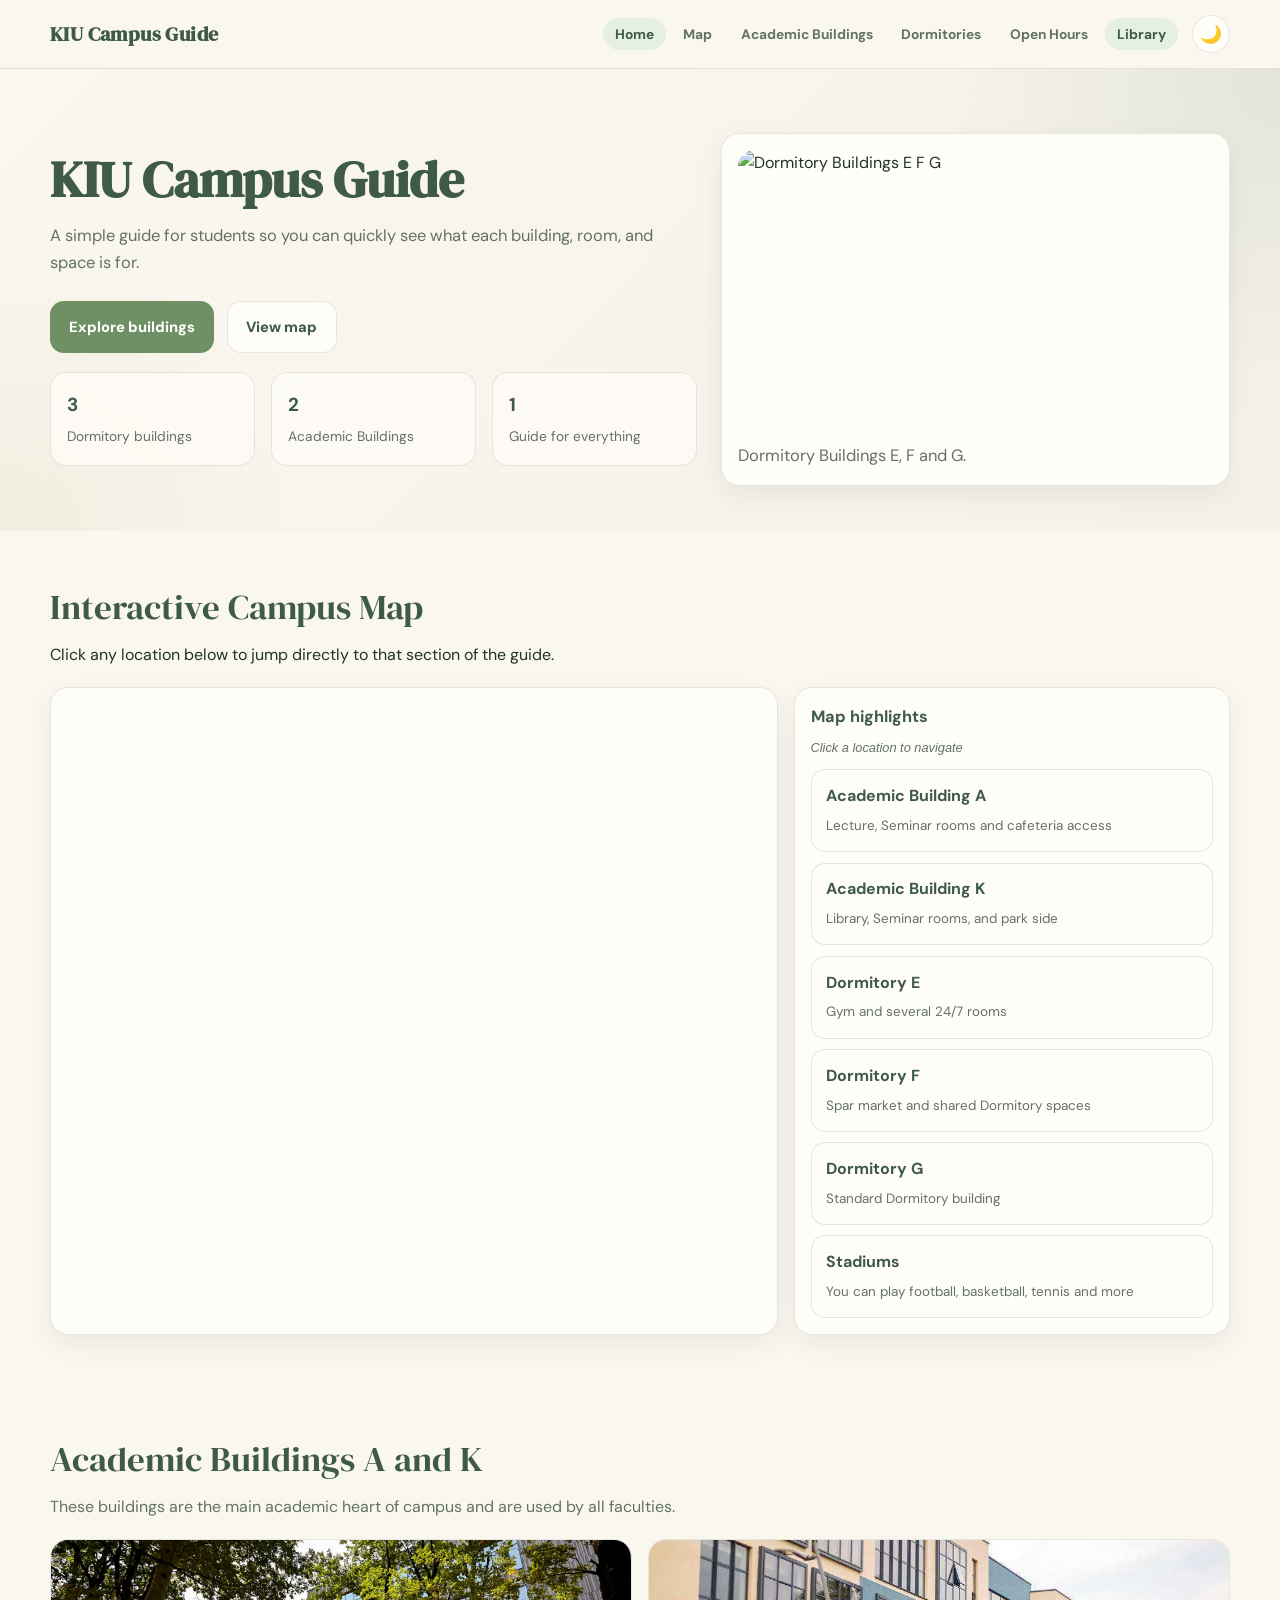
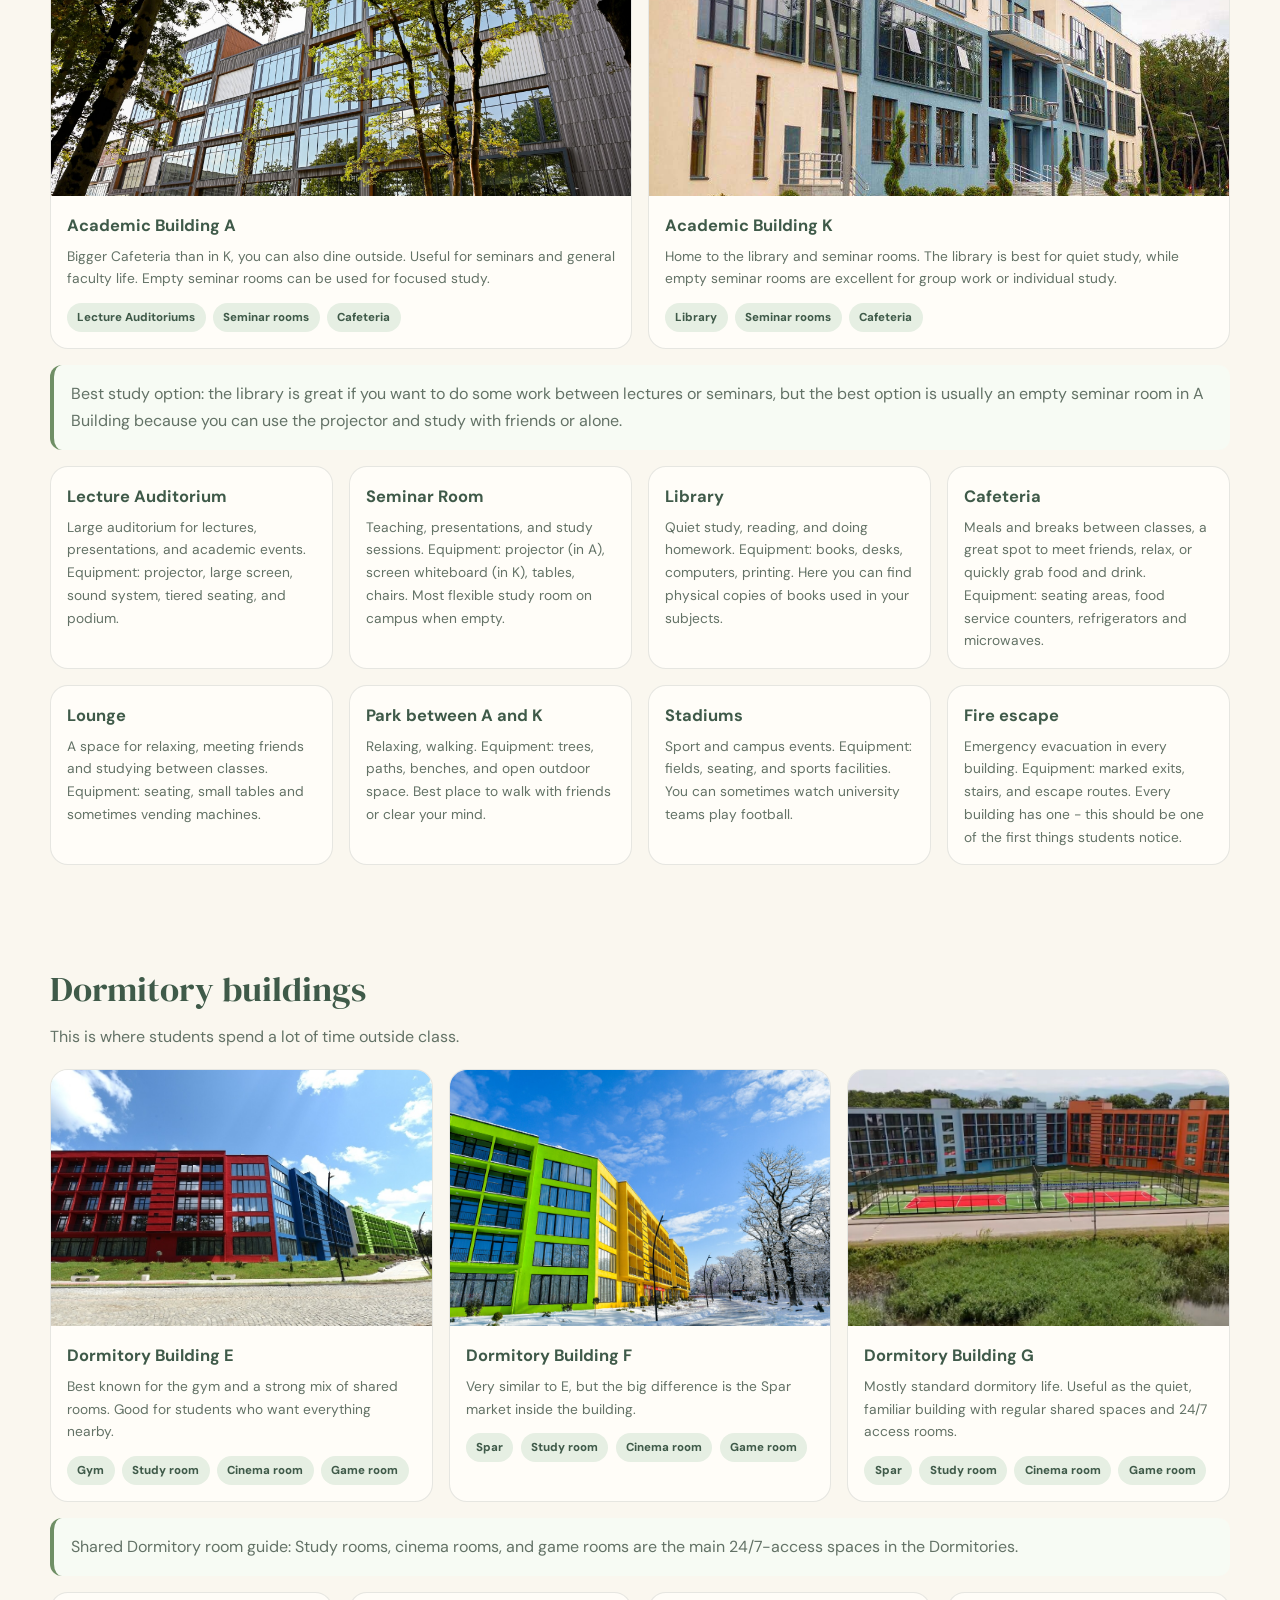
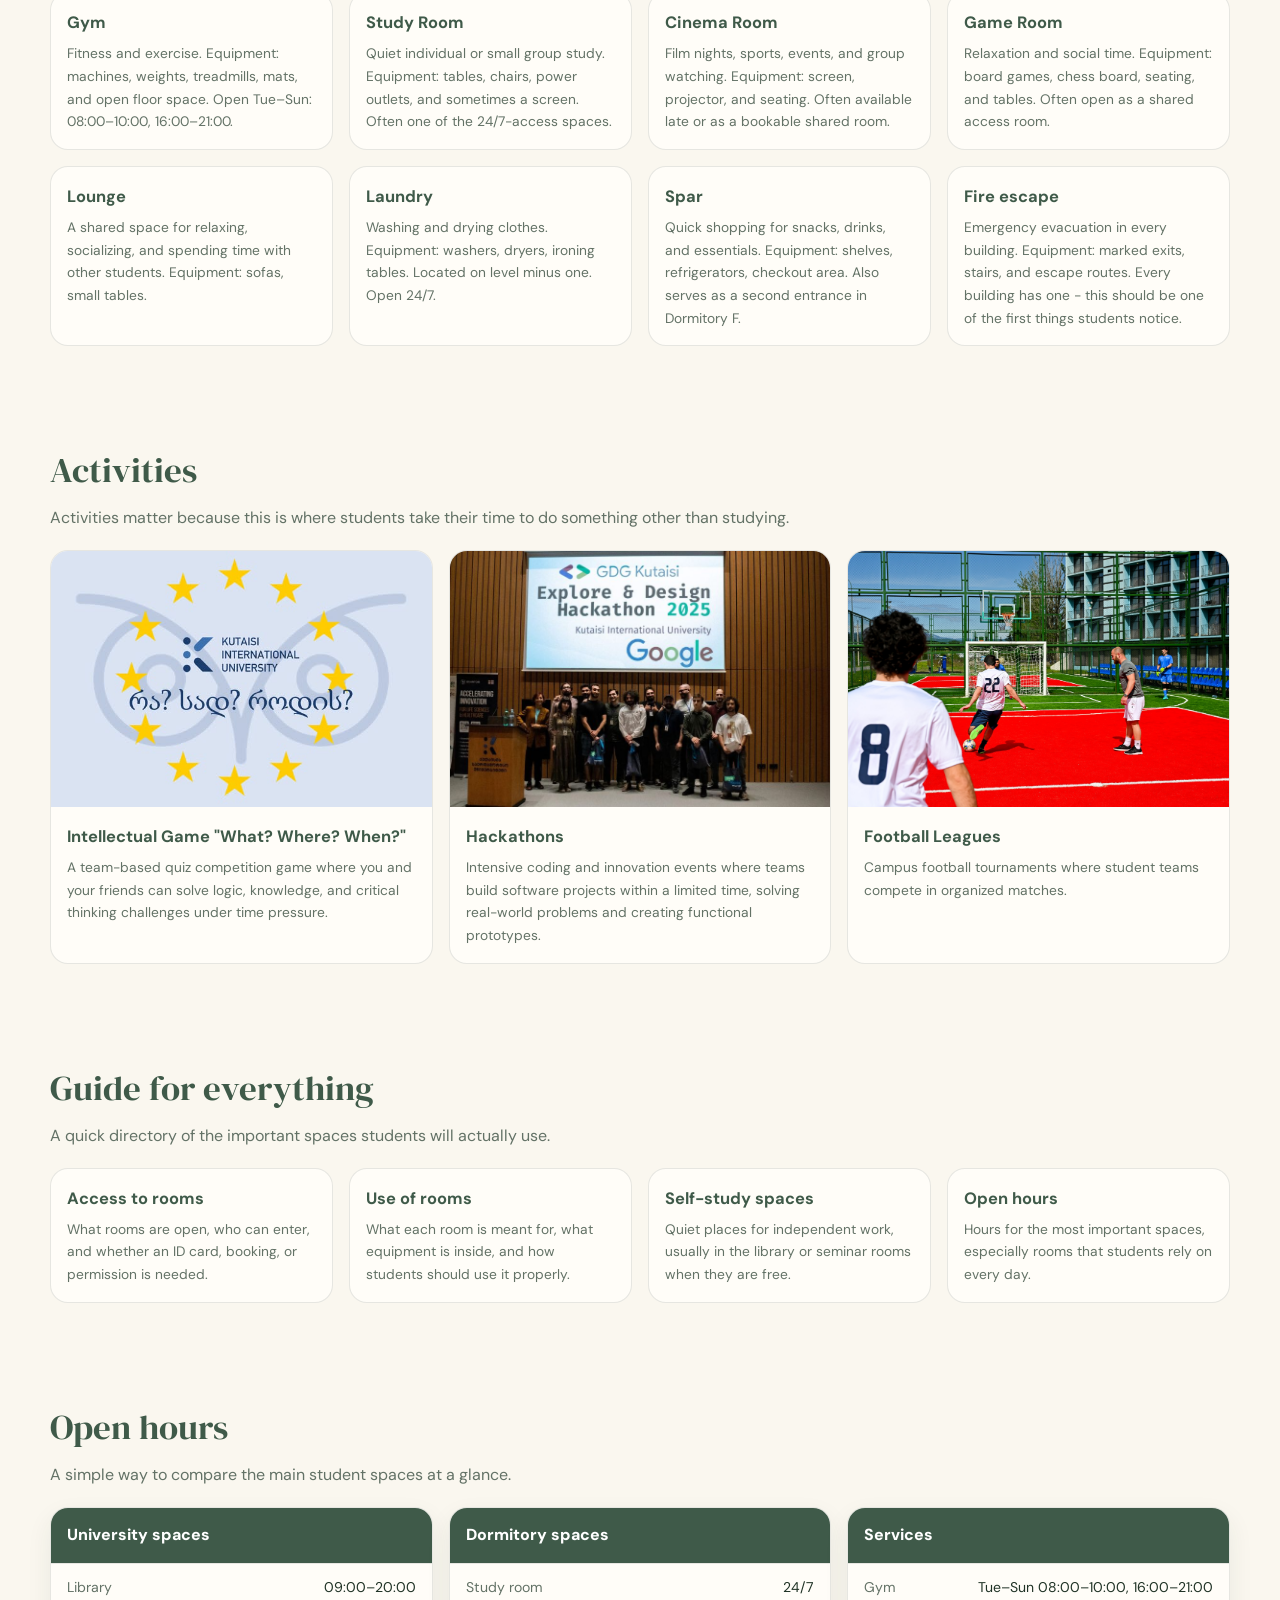
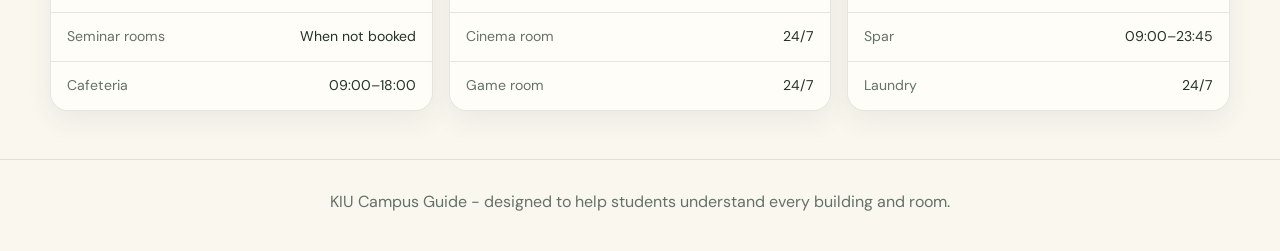
==== commit af6a956e: "Changed footer text" ====
--- a/index.html
+++ b/index.html
@@ -251,7 +251,7 @@
 
 <footer>
   <div class="container">
-    KIU Campus Guide - designed to help students understand every building and room without guessing.
+    KIU Campus Guide - designed to help students understand every building and room.
   </div>
 </footer>
 
